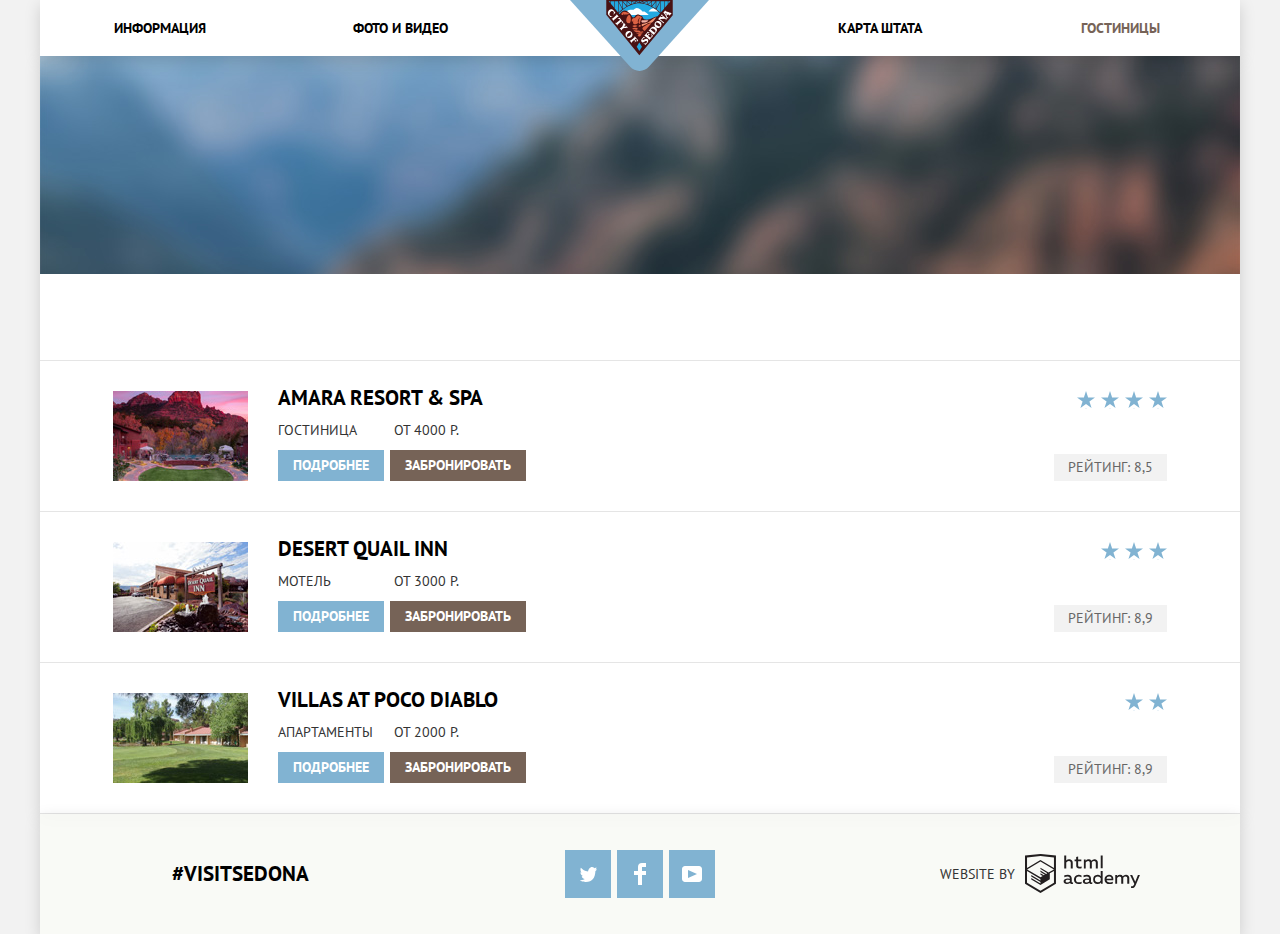
==== hotels.html @ 50b04700 "правки в стили и подгонка под Макет" ====
<!DOCTYPE html>
<html lang="ru">
  <head>
    <meta charset="utf-8">
    <title>HTML Academy: Седона</title>
    <link href="https://fonts.googleapis.com/css?family=PT+Sans&amp;subset=cyrillic-ext" rel="stylesheet">
    <link rel="stylesheet" href="css/normalize.css">
    <link rel="stylesheet" href="css/style.css">
</head>
  <body>
    <header class="main-header">
      <nav class="main-navigation container">
      <a class="main-header-logo" href="index.html"><img src="img\logo-sedona.svg" width="140" height="72" alt="Логотип Sedona"></a>
      <ul class="site-navigation">
        <li><a href="#">Информация</a></li>
        <li><a href="#">Фото и видео</a></li>
        <li><a href="#">Карта штата</a></li>
        <li><a class="site-navigation-current" href="#">Гостиницы</a></li>
      </ul>
      </nav>
    </header>
    <main class="container">
    	<h1 class="visually-hidden">Гостиницы Sedona</h1>
      <section class="hotel-filter">
       <div class="sorting-found">
       </div>
      </section>
      <section class="hotel-list">
       <ul class="search-results">
         <li class="hotel-search-results">
           <div class="hotel-preview-foto"><a href="img/amara-previe.jpg"><img src="img/amara-previe.jpg" width="135" height="90" alt="Отель Амара ресорт"></a>
           </div>
           <div class="hotel-preview-info">
             <h3><a href="#">Amara Resort &amp; SPA</a></h3>
             <div class="hotel-category-prise">
               <p class="hotel-category">Гостиница</p>
               <p class="hotel-priсe">От 4000 р.</p>
             </div>
             <ul class="hotel-list-button">
               <li><a class="button-detail search-results-button" href="#">Подробнее</a></li>
               <li><a class="button-reservation search-results-button" href="#">Забронировать</a></li>
             </ul>
           </div>
           <div class="hotels-raiting-column">
             <ul class="">
               <li class="stars"></li>
               <li class="stars"></li>
               <li class="stars"></li>
               <li class="stars"></li>
             </ul>
             <div class="hotel-rating">
               <span>Рейтинг: 8,5</span>
             </div>
           </div>
         </li>
         <li class="hotel-search-results">
           <div class="hotel-preview-foto"><a href="img\desert-previe.jpg"><img src="img\desert-previe.jpg" width="135" height="90" alt="Мотель Десерт"></a>
           </div>
           <div class="hotel-preview-info">
             <h3><a href="#">Desert Quail Inn</a></h3>
             <div class="hotel-category-prise">
               <p class="hotel-category">Мотель</p>
               <p class="hotel-priсe">От 3000 р.</p>
             </div>
             <ul class="hotel-list-button">
               <li><a class="button-detail search-results-button" href="#">Подробнее</a></li>
               <li><a class="button-reservation search-results-button" href="#">Забронировать</a></li>
             </ul>
           </div>
           <div class="hotels-raiting-column">
             <ul class="stars-hotels">
               <li class="stars"></li>
               <li class="stars"></li>
               <li class="stars"></li>
             </ul>
             <div class="hotel-rating">
               <span>Рейтинг: 8,9</span>
             </div>
           </div>
         </li>
         <li class="hotel-search-results">
           <div class="hotel-preview-foto"><a href="img\pocoDiaplo-previe.jpg"><img src="img\pocodiaplo-previe.jpg" width="135" height="90" alt="Апартаменты Poco Diablo"></a>
           </div>
           <div class="hotel-preview-info">
             <h3><a href="#">Villas at Poco Diablo</a></h3>
             <div class="hotel-category-prise">
               <p class="hotel-category">Апартаменты</p>
               <p class="hotel-priсe">От 2000 р.</p>
             </div>
             <ul class="hotel-list-button">
               <li><a class="button-detail search-results-button" href="#">Подробнее</a></li>
               <li><a class="button-reservation search-results-button" href="#">Забронировать</a></li>
             </ul>
           </div>
           <div class="hotels-raiting-column">
             <ul class="stars-hotels">
               <li class="stars"></li>
               <li class="stars"></li>
             </ul>
             <div class="hotel-rating">
               <span>Рейтинг: 8,9</span>
             </div>
           </div>
         </li>
       </ul>
      </section>
    </main>
    <footer class="main-footer">
      <div class="container">
        <p class="hashtag">#Visitsedona</p>
        <div class="footer-social">
          <ul>
            <li><a class="social-button twitter" href="#"><span class="visually-hidden">Твитер</span></a></li>
            <li><a class="social-button fb" href="#"><span class="visually-hidden">Фейсбук</span></a></li>
            <li><a class="social-button ytobe" href="#"><span class="visually-hidden">Ютуб</span></a></li>
          </ul>
        </div>
        <div class="footer-copyright">
          <span>Website by</span>
          <a class="logo-htmlacademy"href="https://htmlacademy.ru/intensive/htmlcss"></a>
        </div>
        </div>
    </footer>
  </body>
</html>
---- css/style.css ----
body {
  margin: 0;
  padding: 0;
  font-family: "PT Sans", Arial, sans-serif;
  font-size: 14px;
  line-height: 21px;
  font-weight: 400;
  color: #333333;
  text-transform: uppercase;
  background-color: #f2f2f2;
}
.container{
  background-color: #ffffff;
  box-shadow: 0 5px 15px rgba(0, 0, 1, .15);
}
a{
  text-decoration: none;
}
img{
  max-width: 100%;
  height: auto;
}
.visually-hidden:not(:focus):not(:active){
  position: absolute;
  clip-path: insert(100%);
  clip: rect(0 0 0 0);
  width: 1px;
  height: 1px;
  margin: -1px;
  padding: 0;
  white-space: nowrap;
  overflow: hidden;
}
.container{
  width: 1200px;
  margin: 0 auto;
  padding: 0;
  background-color: #ffffff;
  box-shadow: 0 5px 15px rgba(0, 0, 1, .15);
}
.main-header-logo{
  position: absolute;
  left: 50%;
  margin-left: -70px;
  width: 139px;
  height: 72px;
}
.main-navigation{
  position: relative;
  min-height: 56px;
  font-size: 14px;
  line-height: 26px;
  font-weight: 700;
  color: #000000;
  background-color: #ffffff;
}
.site-navigation{
  display: flex;
  flex-wrap: wrap;
  list-style-type: none;
  margin: 0;
  padding: 0;
}
.site-navigation a{
  display: block;
  padding: 15px;
  color: #000000;
}
.site-navigation a:hover{
  color: #81b3d2;
}
.site-navigation a:active{
  color: rgba(0, 0, 0, 0.3);
}
.site-navigation .site-navigation-current{
  color: #766357;
}
.site-navigation li{
  width: 240px;
  text-align: center;
}
.site-navigation li:nth-child(3){
  margin-left: auto;
}
.index-background-fhoto{
  display: flex;
  flex-direction: column;
  align-items: center;
  background-color: #3e79a3;
  background-image: url("../img/background_photo.jpg");
  background-position: 0 -56px;
  background-repeat: no-repeat;
  height: 510px;

}
.welcome-background{
  margin-top: 75px;
  background-image: url("../img/intro-welcome.svg");
  background-position: top center;
  background-repeat: no-repeat;
  height: 353px;
  width: 459px;
}
.index-background-mask{
  margin-top: auto;
  background-position: top center;
  background-repeat: no-repeat;
  width: 1200px;
  height: 57px;
  background-image: url("../img/intro-mask.svg");
}
.heading-features{
  text-align: center;
  line-height: 26px;
  margin-bottom: 51px;
}
.heading-features h2{
  font-size: 21px;
  font-weight: 700;
  color: #000000;
  margin-top: 58px;
  margin-bottom: 27px;
}
.features{
  background-color: #81b3d2;
  min-height: 1100px;
  margin-bottom: 48px;
}
.hotel-search-offer{
  position: relative;
  line-height: 24px;
  text-align: center;
}
.hotel-search-offer b{
  font-size: 30px;
  font-weight: 700;
  line-height: 36px;
  color: #000000;
}
.hotel-search-offer p{
  margin-bottom: 47px;
  margin-top: 24px;
}
.button-open-form{
  min-height: 86px;
  width: 568px;
  font: inherit;
  text-align: center;
  font-size: 21px;
  font-weight: 700;
  line-height: 26px;
  color: #ffffff;
  vertical-align: middle;
  text-transform: uppercase;
  background-color: #766357;
  border: none;
}
.button-open-form:hover{
  background-color: #604e43;
}
.button-open-form:active{
  color: rgba(255, 255, 255, 0.7);
  background-color: #503e33;
}

.index-map{
  background-image: url("../img/map.jpg");
  background-position: top center;
  background-repeat: no-repeat;
  height: 593px;
  margin-bottom: -120px;
}
/* ФОРМА */
/* ФОРМА */
/* ФОРМА */
.index-search-form{
  position: absolute;
  box-sizing: border-box;
  left: 50%;
  margin-left: -284px;
  padding: 55px;
  width: 568px;
  min-height: 395px;
  background-color: #ffffff;
}
.index-search-date,
.index-search-sum{
  display: flex;
  align-items: center;
  justify-content: space-between;
  margin-bottom: 30px;
  text-align: center;
  font-size: 14px;
  color: #000000;
  font-weight: 700;
  line-height: normal;
}
.index-search-sum{
  margin-bottom: 55px;
}
.index-search-date input,
.index-search-sum input{
  font: inherit;
  font-size: 14px;
  color: #000000;
  font-weight: 700;
  line-height: normal;
  text-transform: uppercase;
  background-color: #f2f2f2;
  border: 2px solid #f2f2f2;

}
.index-search-date input{
  box-sizing: border-box;
  width: 346px;
  height: 36px;
  padding-left: 10px;
  padding-right: 38px;
}
.index-search-date button{
  position: absolute;
  right: 55px;
  border: none;
  width: 38px;
  height: 36px;
  background-color: inherit;
  background-image: url(../img/calendar.svg);
  background-repeat: no-repeat;
  background-position: center;
}
.index-search-date button:hover{
  background-image: url(../img/calendar-black.svg);
}
.index-search-date button:active{
  background-image: url(../img/calendar-blue.svg);
}

.index-search-sum input{
  box-sizing: border-box;
  text-align: center;
  width: 114px;
  height: 38px;
  padding: 0 38px;
}

.index-search-date input:active, :hover, :focus,
.index-search-sum input:active, :hover, :focus {
    outline: 0;
    outline-offset: 0;
}
.index-search-date input:hover,
.index-search-sum input:hover{
  background-color: #ebebeb;
  border: 2px solid #ebebeb;
}
.index-search-date input:active,
.index-search-sum input:active{
  background-color: #ffffff;
  border: 2px solid ##ebebeb;
}
.index-form-submut{
  width: 100%;
  height: 58px;
  font: inherit;
  text-align: center;
  font-size: 21px;
  font-weight: 700;
  line-height: 26px;
  color: #ffffff;
  vertical-align: middle;
  text-transform: uppercase;
  background-color: #81b3d2;
  border: none;
}
.index-form-submut:hover{
  background-color: #669ec0;
}
.index-form-submut:active{
  color: rgba(255, 255, 255, 0.7);
  background-color: #5496bd;
}
/* Футер */
/* .main-footer .container{
  display: flex;
  height: 120px;
  background-color: rgba(249, 251, 246, 0.9);
}
.hashtag{
  padding-top: 47px;
  padding-left: 130px;
  margin: 0;
  margin-right: 304px;
  width: 240px;
  font-size: 21px;
  font-weight: 700;
  line-height: 26px;
  color: #000000;
  text-decoration: underline;
}
.footer-social{
  padding: 36px 0;
  width: 150px;
  text-align: center;
}
.footer-social ul{
  display: flex;
  flex-wrap: wrap;
  justify-content: space-between;
  width: 150px;
  margin: 0 auto;
  padding: 0;
  list-style-type: none;
}

.social-button{
  display: flex;
  width: 46px;
  height: 48px;
  background-color: #81b3d2;
}
.twitter{
  background-image: url(../img/twitter.svg);
  background-repeat: no-repeat;
  background-position: center;
}
.fb{
  background-image: url(../img/fb-icon.svg);
  background-repeat: no-repeat;
  background-position: center;
}
.ytobe{
  background-image: url(../img/youtube.svg);
  background-repeat: no-repeat;
  background-position: center;
}
.social-button:hover{
  background-color: #669ec0;
  }
.twitter:active{
  background-image: url(../img/twitter-blue.svg);
}
.fb:active{
  background-image: url(../img/fb-icon-blue.svg);
}
.ytobe:active{
  background-image: url(../img/youtube-blue.svg);
}

.social-button:active{
  background-color: rgba(84, 150, 189, 1);
}
.footer-copyright{
  display: flex;
  margin: 0;
  margin-left: auto;
  padding-top: 38px;
  padding-right: 57px;
  width: 240px;
  text-align: center;
}
.footer-copyright span{
  display: flex;
  font-size: 14px;
  font-weight: 400;
  line-height: 26px;
  margin-right: 8px;
  margin-top: 8px;
}
.logo-htmlacademy{
  width: 115px;
  height: 41px;
  background-image: url(../img/logo-htmlacademy.svg);
  background-repeat: no-repeat;
  background-position: center;
}
.logo-htmlacademy:hover{
  background-image: url(../img/logo-htmlacademy-blue.svg);
}
.logo-htmlacademy:active{
  background-image: url(../img/logo-htmlacademy-gray.svg);
} */
/* стили Гостиницы */
/* стили Гостиницы */
/* стили Гостиницы */
.hotel-filter{
  display: flex;
  background-color: #5a7381;
  background-image: url(../img/filter_background.jpg);
  background-position: 0 -56px;
  background-repeat: no-repeat;
  min-height: 304px;
}
.sorting-found{
  width: 1200px;
  min-height: 86px;
  background-color: white;
  margin-top: auto;
}
.hotel-list ul{
  list-style-type: none;
  margin: 0;
  padding: 0;
}
.hotel-search-results{
  display: flex;
  padding: 30px 73px;
  border-top: 1px solid #e5e5e5;
}
.hotel-search-results:last-child{
  border-bottom: 1px solid #e5e5e5;
}
.hotel-preview-foto{
  margin-right: 30px;
  height: 90px;
  width: 135px;
}
.hotel-preview-info{
  display: flex;
  flex-direction: column;
  justify-content: space-between;
  width: 260px;
}
.hotel-preview-info h3,
.hotel-preview-info p{
  margin: 0;
}
.hotel-preview-info h3{
  margin-top: -6px;
}
.hotel-preview-info h3 a{
  font-size: 21px;
  line-height: 26px;
  font-weight: 700;
  color: #000000;
  background-color: #ffffff;
}
.hotel-preview-info h3 a:hover{
  color: #81b3d2;
}
.hotel-preview-info h3 a:active{
  color: rgba(0, 0, 0, 0.3);
}
.hotel-category-prise{
  display: flex;
}
.hotel-category{
  min-width: 110px;
  padding-right: 6px;
}
.hotel-list-button{
  display: flex;
}
.search-results-button{
  display: block;
  padding: 5px 15px;
  margin-right: 6px;
  font: inherit;
  text-align: center;
  font-size: 14px;
  font-weight: 700;
  line-height: 21px;
  color: #ffffff;
  text-transform: uppercase;
  border: none;
}
.button-detail{
  background-color: #81b3d2;
}
.button-detail:hover{
  background-color: #669ec0;
}
.button-detail:active{
  color: rgba(255, 255, 255, 0.7);
  background-color: #5496bd;
}
.button-reservation{
  background-color: #766357;
}
.button-reservation:hover{
  background-color: #604e43;
}
.button-reservation:active{
  color: rgba(255, 255, 255, 0.7);
  background-color: #503e33;
}
.hotels-raiting-column{
  display: flex;
  flex-direction: column;
  justify-content: space-between;
  margin-left: auto;
}
.hotels-raiting-column ul{
  display: flex;
  justify-content: flex-end;
}
.stars{
  background-image: url(../img/star.svg);
  width: 18px;
  height: 18px;
  margin-left: 6px;
}
.hotel-rating{
  justify-content: flex-end;
}
.hotel-rating span{
  display: block;
  padding: 3px 14px;
  color: #666666;
  background-color: #f2f2f2;
  text-align: center;
}
/* -------------------- */
/* --ФУТЕР "2 версия"-- */
/* -------------------- */
.main-footer .container {
    display: flex;
    height: 120px;
    align-items: center;
    justify-content: space-around;
    background-color: rgba(249, 251, 246, 0.9);
}
.hashtag,
.footer-social,
.footer-copyright{
  flex: 1;
  text-align: center;
}
.hashtag{
  font-size: 21px;
  font-weight: 700;
  line-height: 26px;
  color: #000000;
}
.footer-social ul{
  display: flex;
  flex-wrap: wrap;
  justify-content: space-between;
  width: 150px;
  margin: 0 auto;
  padding: 0;
  list-style-type: none;
}
.social-button{
  display: flex;
  width: 46px;
  height: 48px;
  background-color: #81b3d2;
}
.twitter{
  background-image: url(../img/twitter.svg);
  background-repeat: no-repeat;
  background-position: center;
}
.fb{
  background-image: url(../img/fb-icon.svg);
  background-repeat: no-repeat;
  background-position: center;
}
.ytobe{
  background-image: url(../img/youtube.svg);
  background-repeat: no-repeat;
  background-position: center;
}
.social-button:hover{
  background-color: #669ec0;
  }
.twitter:active{
  background-image: url(../img/twitter-blue.svg);
}
.fb:active{
  background-image: url(../img/fb-icon-blue.svg);
}
.ytobe:active{
  background-image: url(../img/youtube-blue.svg);
}

.social-button:active{
  background-color: #5496bd;
}
.footer-copyright{
  display: flex;
  align-items: center;
  justify-content: center;
}
.footer-copyright span{
  font-size: 14px;
  font-weight: 400;
  line-height: 26px;
  padding-right: 10px;
}
.logo-htmlacademy{
  display: block;
  width: 115px;
  height: 41px;
  background-image: url(../img/logo-htmlacademy.svg);
  background-repeat: no-repeat;
  background-position: center;
}
.logo-htmlacademy:hover{
  background-image: url(../img/logo-htmlacademy-blue.svg);
}
.logo-htmlacademy:active{
  background-image: url(../img/logo-htmlacademy-gray.svg);
}
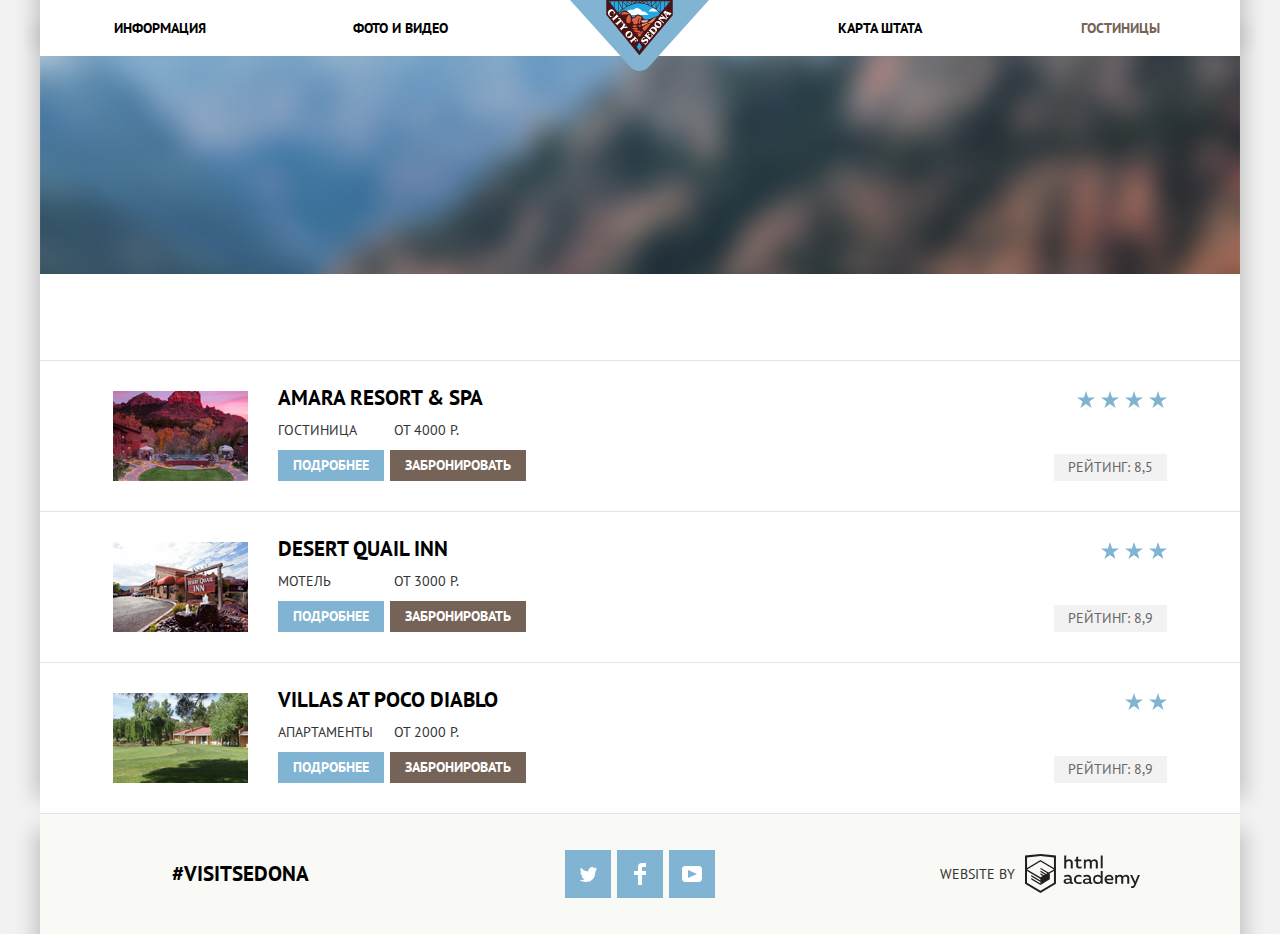
==== commit e6d7d6ce: "незначительные правки" ====
--- a/hotels.html
+++ b/hotels.html
@@ -10,7 +10,7 @@
   <body>
     <header class="main-header">
       <nav class="main-navigation container">
-      <a class="main-header-logo" href="index.html"><img src="img\logo-sedona.svg" width="140" height="72" alt="Логотип Sedona"></a>
+      <a class="main-header-logo" href="index.html"><img src="img/logo-sedona.svg" width="140" height="72" alt="Логотип Sedona"></a>
       <ul class="site-navigation">
         <li><a href="#">Информация</a></li>
         <li><a href="#">Фото и видео</a></li>
@@ -20,8 +20,8 @@
       </nav>
     </header>
     <main class="container">
-    	<h1 class="visually-hidden">Гостиницы Sedona</h1>
       <section class="hotel-filter">
+        <h1 class="visually-hidden">Гостиницы Sedona</h1>
        <div class="sorting-found">
        </div>
       </section>
@@ -54,7 +54,7 @@
            </div>
          </li>
          <li class="hotel-search-results">
-           <div class="hotel-preview-foto"><a href="img\desert-previe.jpg"><img src="img\desert-previe.jpg" width="135" height="90" alt="Мотель Десерт"></a>
+           <div class="hotel-preview-foto"><a href="img/desert-previe.jpg"><img src="img/desert-previe.jpg" width="135" height="90" alt="Мотель Десерт"></a>
            </div>
            <div class="hotel-preview-info">
              <h3><a href="#">Desert Quail Inn</a></h3>
@@ -79,7 +79,7 @@
            </div>
          </li>
          <li class="hotel-search-results">
-           <div class="hotel-preview-foto"><a href="img\pocoDiaplo-previe.jpg"><img src="img\pocodiaplo-previe.jpg" width="135" height="90" alt="Апартаменты Poco Diablo"></a>
+           <div class="hotel-preview-foto"><a href="img/pocoDiaplo-previe.jpg"><img src="img/pocodiaplo-previe.jpg" width="135" height="90" alt="Апартаменты Poco Diablo"></a>
            </div>
            <div class="hotel-preview-info">
              <h3><a href="#">Villas at Poco Diablo</a></h3>
@@ -117,7 +117,7 @@
         </div>
         <div class="footer-copyright">
           <span>Website by</span>
-          <a class="logo-htmlacademy"href="https://htmlacademy.ru/intensive/htmlcss"></a>
+          <a class="logo-htmlacademy" href="https://htmlacademy.ru/intensive/htmlcss"></a>
         </div>
         </div>
     </footer>
--- a/css/style.css
+++ b/css/style.css
@@ -9,10 +9,6 @@
   text-transform: uppercase;
   background-color: #f2f2f2;
 }
-.container{
-  background-color: #ffffff;
-  box-shadow: 0 5px 15px rgba(0, 0, 1, .15);
-}
 a{
   text-decoration: none;
 }
@@ -36,7 +32,7 @@
   margin: 0 auto;
   padding: 0;
   background-color: #ffffff;
-  box-shadow: 0 5px 15px rgba(0, 0, 1, .15);
+  box-shadow:0px -20px 20px 5px rgba(0,0,0,0.2);
 }
 .main-header-logo{
   position: absolute;
@@ -53,6 +49,7 @@
   font-weight: 700;
   color: #000000;
   background-color: #ffffff;
+
 }
 .site-navigation{
   display: flex;
@@ -122,9 +119,105 @@
   margin-bottom: 27px;
 }
 .features{
-  background-color: #81b3d2;
+  /* background-color: #81b3d2; */
   min-height: 1100px;
   margin-bottom: 48px;
+}
+.features-village{
+  display: flex;
+  height: 256px;
+}
+.features-list{
+  width: 400px;
+  height: 256px;
+  text-align: center;
+}
+.features-village .features-list{
+  background-color: #81b3d2;
+  color: #ffffff;
+}
+.features-village .image-features{
+  width: 800px;
+}
+.features-list h4{
+  font-size: 21px;
+  font-weight: 700;
+  line-height: 21px;
+  margin-top: 47px;
+  margin-bottom: 24px;
+}
+.features-list p{
+  margin-top: 21px;
+}
+.features-village img{
+  width: 800px;
+  height: 256px;
+}
+.features-services{
+  height: 330px;
+}
+.features-services ul{
+  display: flex;
+  list-style-type: none;
+  margin: 0;
+  padding: 0;
+}
+.features-services li{
+  width: 400px;
+  height: 330px;
+  text-align: center;
+}
+.features-services h4{
+  position: relative;
+  font-size: 21px;
+  font-weight: 700;
+  line-height: 21px;
+  margin-top: 162px;
+  margin-bottom: 23px;
+}
+.housing h4::after{
+  content: "";
+  position: absolute;
+  left: 50%;
+  margin-left: -38px;
+  top: -106px;
+  width: 76px;
+  height: 76px;
+  background-image: url(../img/icon-1.svg);
+  background-position: bottom center;
+  background-repeat: no-repeat;
+}
+.food h4::after{
+  content: "";
+  position: absolute;
+  left: 50%;
+  margin-left: -38px;
+  top: -106px;
+  width: 76px;
+  height: 76px;
+  background-image: url(../img/icon-3.svg);
+  background-position: bottom center;
+  background-repeat: no-repeat;
+}
+.souvenir h4::after{
+  content: "";
+  position: absolute;
+  left: 50%;
+  margin-left: -38px;
+  top: -106px;
+  width: 76px;
+  height: 76px;
+  background-image: url(../img/icon-2.svg);
+  background-position: bottom center;
+  background-repeat: no-repeat;
+}
+.features-rock{
+  min-height: 256px;
+}
+.features-other{
+  display: flex;
+  height: 256px;
+  background-color: #eeeeee;
 }
 .hotel-search-offer{
   position: relative;
@@ -173,6 +266,7 @@
 /* ФОРМА */
 /* ФОРМА */
 /* ФОРМА */
+
 .index-search-form{
   position: absolute;
   box-sizing: border-box;
@@ -182,6 +276,8 @@
   width: 568px;
   min-height: 395px;
   background-color: #ffffff;
+  box-shadow:0px 5px 20px 5px rgba(0,0,0,0.2);
+  display: none;
 }
 .index-search-date,
 .index-search-sum{
@@ -199,7 +295,8 @@
   margin-bottom: 55px;
 }
 .index-search-date input,
-.index-search-sum input{
+.index-search-sum input,
+.index-search-sum button{
   font: inherit;
   font-size: 14px;
   color: #000000;
@@ -234,13 +331,55 @@
 .index-search-date button:active{
   background-image: url(../img/calendar-blue.svg);
 }
-
-.index-search-sum input{
+.form-value-adults,
+.form-value-children{
+  display: flex;
+}
+.minus,
+.plus{
+  position: relative;
+}
+.minus::after{
+  content: "";
+  position: absolute;
+  top: 16px;
+  left: 12px;
+  width: 11px;
+  height: 3px;
+  background-color: #a9a9a9;
+}
+.plus::after,
+.plus::before{
+  content: "";
+  position: absolute;
+  top: 16px;
+  left: 12px;
+  width: 11px;
+  height: 3px;
+  background-color: #a9a9a9;
+}
+.plus::before{
+  transform: rotate(90deg);
+}
+.minus:hover::after,
+.plus:hover::after,
+.plus:hover::before{
+  background-color: #000000;
+}
+.minus:active::after,
+.plus:active::after,
+.plus:active::before{
+  background-color: #81b3d2;
+}
+
+.index-search-sum input,
+.index-search-sum button{
   box-sizing: border-box;
   text-align: center;
-  width: 114px;
+  width: 38px;
   height: 38px;
-  padding: 0 38px;
+  padding: 0;
+  margin: 0;
 }
 
 .index-search-date input:active, :hover, :focus,
@@ -279,106 +418,6 @@
   color: rgba(255, 255, 255, 0.7);
   background-color: #5496bd;
 }
-/* Футер */
-/* .main-footer .container{
-  display: flex;
-  height: 120px;
-  background-color: rgba(249, 251, 246, 0.9);
-}
-.hashtag{
-  padding-top: 47px;
-  padding-left: 130px;
-  margin: 0;
-  margin-right: 304px;
-  width: 240px;
-  font-size: 21px;
-  font-weight: 700;
-  line-height: 26px;
-  color: #000000;
-  text-decoration: underline;
-}
-.footer-social{
-  padding: 36px 0;
-  width: 150px;
-  text-align: center;
-}
-.footer-social ul{
-  display: flex;
-  flex-wrap: wrap;
-  justify-content: space-between;
-  width: 150px;
-  margin: 0 auto;
-  padding: 0;
-  list-style-type: none;
-}
-
-.social-button{
-  display: flex;
-  width: 46px;
-  height: 48px;
-  background-color: #81b3d2;
-}
-.twitter{
-  background-image: url(../img/twitter.svg);
-  background-repeat: no-repeat;
-  background-position: center;
-}
-.fb{
-  background-image: url(../img/fb-icon.svg);
-  background-repeat: no-repeat;
-  background-position: center;
-}
-.ytobe{
-  background-image: url(../img/youtube.svg);
-  background-repeat: no-repeat;
-  background-position: center;
-}
-.social-button:hover{
-  background-color: #669ec0;
-  }
-.twitter:active{
-  background-image: url(../img/twitter-blue.svg);
-}
-.fb:active{
-  background-image: url(../img/fb-icon-blue.svg);
-}
-.ytobe:active{
-  background-image: url(../img/youtube-blue.svg);
-}
-
-.social-button:active{
-  background-color: rgba(84, 150, 189, 1);
-}
-.footer-copyright{
-  display: flex;
-  margin: 0;
-  margin-left: auto;
-  padding-top: 38px;
-  padding-right: 57px;
-  width: 240px;
-  text-align: center;
-}
-.footer-copyright span{
-  display: flex;
-  font-size: 14px;
-  font-weight: 400;
-  line-height: 26px;
-  margin-right: 8px;
-  margin-top: 8px;
-}
-.logo-htmlacademy{
-  width: 115px;
-  height: 41px;
-  background-image: url(../img/logo-htmlacademy.svg);
-  background-repeat: no-repeat;
-  background-position: center;
-}
-.logo-htmlacademy:hover{
-  background-image: url(../img/logo-htmlacademy-blue.svg);
-}
-.logo-htmlacademy:active{
-  background-image: url(../img/logo-htmlacademy-gray.svg);
-} */
 /* стили Гостиницы */
 /* стили Гостиницы */
 /* стили Гостиницы */
@@ -510,7 +549,7 @@
   text-align: center;
 }
 /* -------------------- */
-/* --ФУТЕР "2 версия"-- */
+/* --ФУТЕР-- */
 /* -------------------- */
 .main-footer .container {
     display: flex;
@@ -518,6 +557,8 @@
     align-items: center;
     justify-content: space-around;
     background-color: rgba(249, 251, 246, 0.9);
+    box-shadow: none;
+    box-shadow:0px 20px 20px 5px rgba(0,0,0,0.2);
 }
 .hashtag,
 .footer-social,
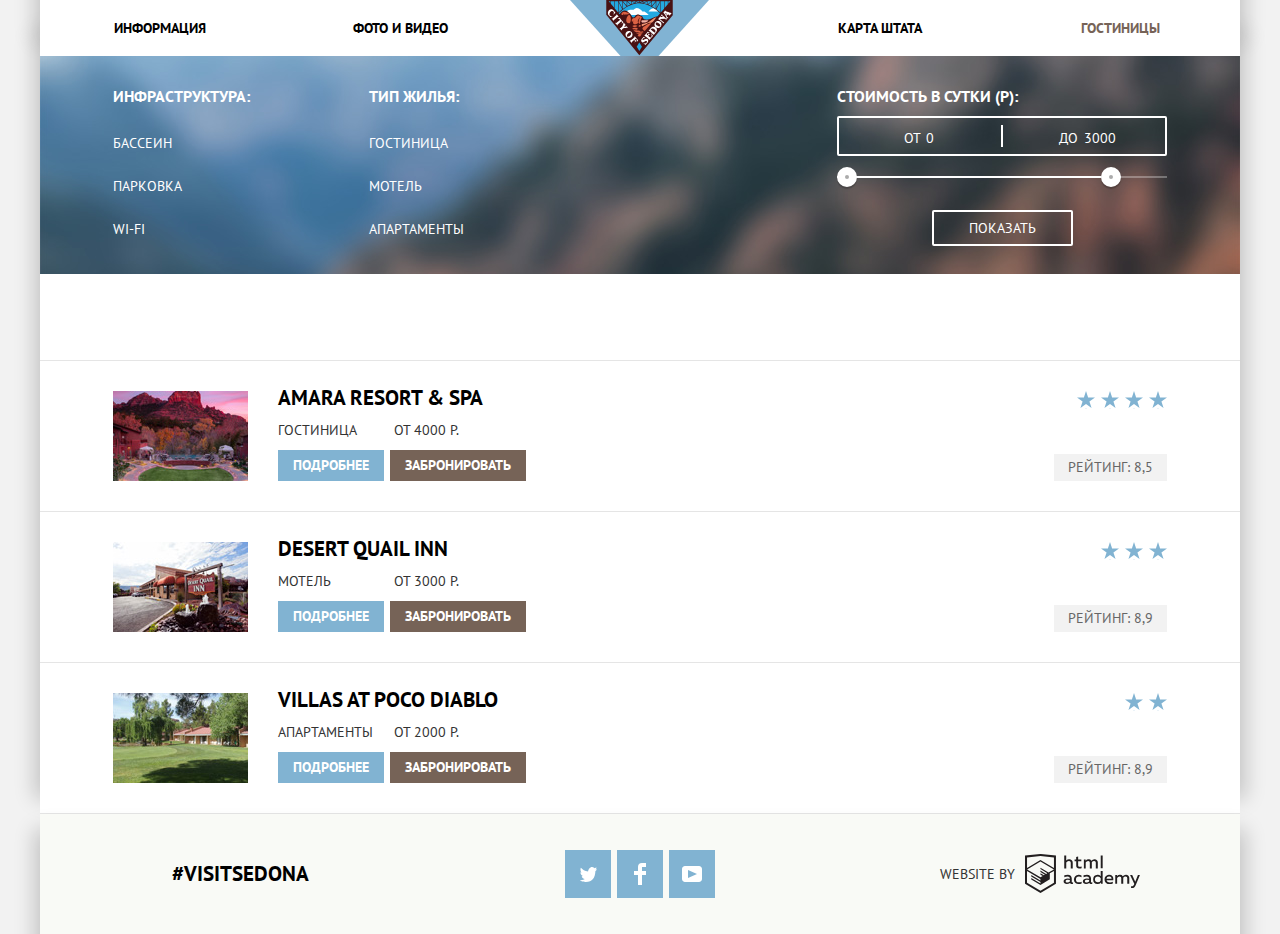
==== commit b1fbbd77: "верстка формы на Hotels" ====
--- a/hotels.html
+++ b/hotels.html
@@ -3,7 +3,7 @@
   <head>
     <meta charset="utf-8">
     <title>HTML Academy: Седона</title>
-    <link href="https://fonts.googleapis.com/css?family=PT+Sans&amp;subset=cyrillic-ext" rel="stylesheet">
+    <link href="https://fonts.googleapis.com/css?family=PT+Sans:400,700&amp;subset=latin,cyrillic" rel="stylesheet" type="text/css">
     <link rel="stylesheet" href="css/normalize.css">
     <link rel="stylesheet" href="css/style.css">
 </head>
@@ -21,11 +21,78 @@
     </header>
     <main class="container">
       <section class="hotel-filter">
-        <h1 class="visually-hidden">Гостиницы Sedona</h1>
+        <form class="main-filter">
+          <div class="filter-checkbox">
+            <ul>
+              <li>Инфраструктура:</li>
+              <li>
+                <label class="checkbox-main-filter">
+                  <input type="checkbox" class="visually-hidden">
+                  <span class="checkbox-indicator"></span>
+                  Бассеин
+                </label>
+              </li>
+              <li>
+                <label class="checkbox-main-filter">
+                  <input type="checkbox" class="visually-hidden">
+                  <span class="checkbox-indicator"></span>
+                  Парковка
+                </label>
+              </li>
+              <li>
+                <label class="checkbox-main-filter">
+                  <input type="checkbox" class="visually-hidden">
+                  <span class="checkbox-indicator"></span>
+                  Wi-Fi
+                </label>
+              </li>
+            </ul>
+            <ul>
+              <li>Тип жилья:</li>
+              <li>
+                <label class="checkbox-main-filter">
+                  <input type="checkbox" class="visually-hidden">
+                  <span class="checkbox-indicator"></span>
+                  Гостиница
+                </label>
+              </li>
+              <li>
+                <label class="checkbox-main-filter">
+                  <input type="checkbox" class="visually-hidden">
+                  <span class="checkbox-indicator"></span>
+                  Мотель
+                </label>
+              </li>
+              <li>
+                <label class="checkbox-main-filter">
+                  <input type="checkbox" class="visually-hidden">
+                  <span class="checkbox-indicator"></span>
+                  Апартаменты
+                </label>
+              </li>
+            </ul>
+          </div>
+          <div class="filter-range">
+            <div class="filter-range-title">Стоимость в сутки (р):</div>
+            <div class="price-controls">
+              <label class="min-price">от <input type="text" name="min-price" value="0"></label>
+              <label class="max-price">до <input type="text" name="max-price" value="3000"></label>
+            </div>
+            <div class="range-controls">
+              <div class="scale">
+                <div class="bar"></div>
+              </div>
+              <div class="range-toggle range-toggle-min"></div>
+              <div class="range-toggle range-toggle-max"></div>
+            </div>
+            <button class="btn-transparent" type="submit">Показать</button>
+          </div>
+        </form>
        <div class="sorting-found">
        </div>
       </section>
       <section class="hotel-list">
+       <h1 class="visually-hidden">Гостиницы Sedona</h1>
        <ul class="search-results">
          <li class="hotel-search-results">
            <div class="hotel-preview-foto"><a href="img/amara-previe.jpg"><img src="img/amara-previe.jpg" width="135" height="90" alt="Отель Амара ресорт"></a>
--- a/css/style.css
+++ b/css/style.css
@@ -422,18 +422,160 @@
 /* стили Гостиницы */
 /* стили Гостиницы */
 .hotel-filter{
-  display: flex;
+  position: relative;
   background-color: #5a7381;
   background-image: url(../img/filter_background.jpg);
   background-position: 0 -56px;
   background-repeat: no-repeat;
   min-height: 304px;
 }
+.main-filter{
+  display: flex;
+  justify-content: space-between;
+  padding: 30px 73px;
+}
+.filter-checkbox{
+  display: flex;
+}
+.filter-checkbox ul{
+  width: 256px;
+  list-style-type: none;
+  margin: 0;
+  padding: 0;
+}
+.filter-checkbox li{
+  color: white;
+  margin-bottom: 22px;
+}
+.filter-checkbox li:first-child{
+  font-size: 16px;
+  line-height: 21px;
+  font-weight: 600;
+  margin-bottom: 26px;
+}
+/* Стили для сложного фильтра */
+.filter-range {
+  width: 330px;
+  color: #ffffff;
+  text-transform: uppercase;
+}
+
+.filter-range-title {
+  margin-bottom: 9px;
+  font-weight: 600;
+  font-size: 16px;
+  line-height: 21px;
+}
+
+.price-controls {
+  position: relative;
+  height: 36px;
+  margin-bottom: 20px;
+  font-size: 0;
+  border: 2px solid #ffffff;
+  border-radius: 2px;
+}
+
+.price-controls::after {
+  content: "";
+  position: absolute;
+  top: 50%;
+  left: 50%;
+  width: 2px;
+  height: 22px;
+  background: #ffffff;
+  transform: translate(-50%, -50%);
+}
+
+.price-controls label {
+  display: inline-block;
+  font-size: 14px;
+  line-height: 38px;
+  vertical-align: top;
+  cursor: pointer;
+}
+
+.price-controls .min-price,
+.price-controls .max-price {
+  width: 90px;
+  padding-left: 65px;
+}
+
+.price-controls input {
+  width: 50px;
+  margin: 0;
+  color: inherit;
+  font: inherit;
+  background: none;
+  border: none;
+}
+
+.range-controls {
+  position: relative;
+  margin-bottom: 32px;
+}
+
+.range-controls .scale {
+  height: 2px;
+  background: rgba(255, 255, 255, 0.3);
+}
+
+.range-controls .bar {
+  width: 80%;
+  height: 2px;
+  background: #ffffff;
+}
+
+.range-toggle {
+  position: absolute;
+  top: -9px;
+  width: 4px;
+  height: 4px;
+  background: #ababab;
+  border: 8px solid #ffffff;
+  border-radius: 50%;
+  box-shadow: 0 2px 1px 0 rgba(0, 1, 1, 0.2);
+  cursor: pointer;
+}
+
+.range-toggle:hover {
+  background: #1c4f80;
+}
+
+.range-toggle-min {
+  left: 0;
+}
+
+.range-toggle-max {
+  left: 80%;
+}
+
+.btn-transparent {
+  display: block;
+  margin: 0 auto;
+  padding: 6px 35px;
+  font-size: 14px;
+  line-height: 20px;
+  color: #ffffff;
+  text-transform: uppercase;
+  background: transparent;
+  border: 2px solid #ffffff;
+  border-radius: 2px;
+  cursor: pointer;
+}
+
+.btn-transparent:hover {
+  color: #000000;
+  background: #ffffff;
+}
+/* Стили для сложного фильтра конец */
+
 .sorting-found{
+  position:absolute;
+  bottom:0;
   width: 1200px;
   min-height: 86px;
   background-color: white;
-  margin-top: auto;
 }
 .hotel-list ul{
   list-style-type: none;
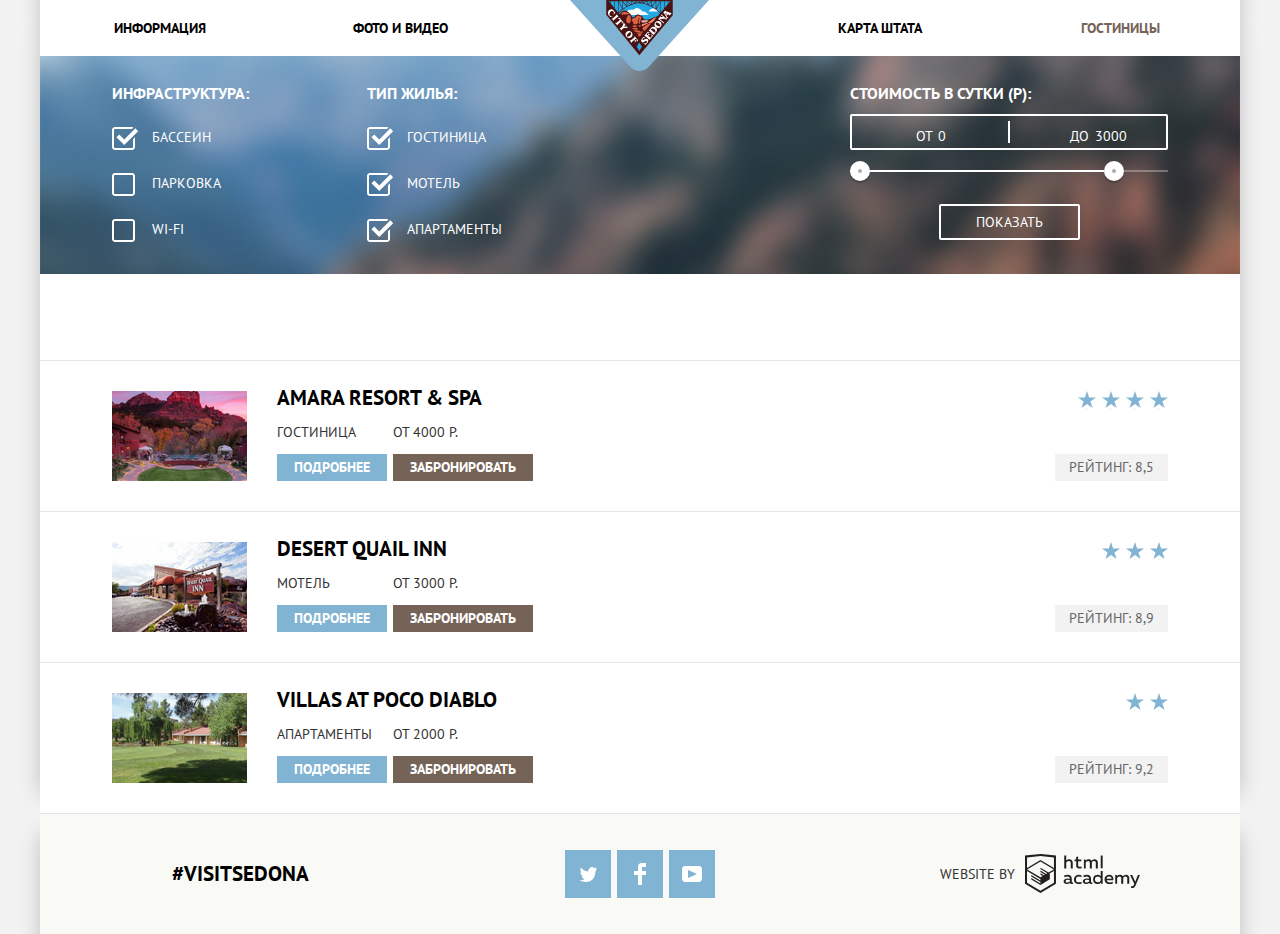
==== commit 7e31318e: "Окончательная верстка формы на Hotels" ====
--- a/hotels.html
+++ b/hotels.html
@@ -27,7 +27,7 @@
               <li>Инфраструктура:</li>
               <li>
                 <label class="checkbox-main-filter">
-                  <input type="checkbox" class="visually-hidden">
+                  <input type="checkbox" class="visually-hidden" checked>
                   <span class="checkbox-indicator"></span>
                   Бассеин
                 </label>
@@ -51,21 +51,21 @@
               <li>Тип жилья:</li>
               <li>
                 <label class="checkbox-main-filter">
-                  <input type="checkbox" class="visually-hidden">
+                  <input type="checkbox" class="visually-hidden" checked>
                   <span class="checkbox-indicator"></span>
                   Гостиница
                 </label>
               </li>
               <li>
                 <label class="checkbox-main-filter">
-                  <input type="checkbox" class="visually-hidden">
+                  <input type="checkbox" class="visually-hidden" checked>
                   <span class="checkbox-indicator"></span>
                   Мотель
                 </label>
               </li>
               <li>
                 <label class="checkbox-main-filter">
-                  <input type="checkbox" class="visually-hidden">
+                  <input type="checkbox" class="visually-hidden" checked>
                   <span class="checkbox-indicator"></span>
                   Апартаменты
                 </label>
@@ -165,7 +165,7 @@
                <li class="stars"></li>
              </ul>
              <div class="hotel-rating">
-               <span>Рейтинг: 8,9</span>
+               <span>Рейтинг: 9,2</span>
              </div>
            </div>
          </li>
--- a/css/style.css
+++ b/css/style.css
@@ -16,7 +16,9 @@
   max-width: 100%;
   height: auto;
 }
-.visually-hidden:not(:focus):not(:active){
+.visually-hidden:not(:focus):not(:active),
+input[type="checkbox"].visually-hidden,
+input[type="radio"].visually-hidden{
   position: absolute;
   clip-path: insert(100%);
   clip: rect(0 0 0 0);
@@ -32,7 +34,7 @@
   margin: 0 auto;
   padding: 0;
   background-color: #ffffff;
-  box-shadow:0px -20px 20px 5px rgba(0,0,0,0.2);
+  box-shadow:0px -20px 20px 0px rgba(0,0,0,0.2);
 }
 .main-header-logo{
   position: absolute;
@@ -119,7 +121,6 @@
   margin-bottom: 27px;
 }
 .features{
-  /* background-color: #81b3d2; */
   min-height: 1100px;
   margin-bottom: 48px;
 }
@@ -263,9 +264,9 @@
   height: 593px;
   margin-bottom: -120px;
 }
-/* ФОРМА */
-/* ФОРМА */
-/* ФОРМА */
+                                          /* ФОРМА */
+                                          /* ФОРМА */
+                                          /* ФОРМА */
 
 .index-search-form{
   position: absolute;
@@ -276,7 +277,7 @@
   width: 568px;
   min-height: 395px;
   background-color: #ffffff;
-  box-shadow:0px 5px 20px 5px rgba(0,0,0,0.2);
+  box-shadow:0px 5px 20px 0px rgba(0,0,0,0.2);
   display: none;
 }
 .index-search-date,
@@ -422,7 +423,6 @@
 /* стили Гостиницы */
 /* стили Гостиницы */
 .hotel-filter{
-  position: relative;
   background-color: #5a7381;
   background-image: url(../img/filter_background.jpg);
   background-position: 0 -56px;
@@ -432,36 +432,59 @@
 .main-filter{
   display: flex;
   justify-content: space-between;
-  padding: 30px 73px;
+  padding: 27px 72px 34px 72px;
 }
 .filter-checkbox{
   display: flex;
 }
 .filter-checkbox ul{
-  width: 256px;
+  width: 255px;
   list-style-type: none;
   margin: 0;
   padding: 0;
 }
 .filter-checkbox li{
   color: white;
-  margin-bottom: 22px;
+  margin-bottom: 25px;
 }
 .filter-checkbox li:first-child{
   font-size: 16px;
   line-height: 21px;
   font-weight: 600;
-  margin-bottom: 26px;
+  margin-bottom: 23px;
+}
+.filter-checkbox li:last-child{
+  margin-bottom: 0;
+}
+.checkbox-main-filter{
+  position: relative;
+  align-items: center;
+  padding-left: 40px;
+  cursor: pointer;
+}
+.checkbox-main-filter input[type="checkbox"] + .checkbox-indicator {
+  position: absolute;
+  top: -2px;
+  left: 0;
+  width: 28px;
+  height: 24px;
+  border: none;
+  background-image: url(../img/checkbox-off.svg);
+  background-position: left;
+  background-repeat: no-repeat;
+}
+.checkbox-main-filter input[type="checkbox"]:checked + .checkbox-indicator{
+  background-image: url(../img/checkbox-on.svg);
 }
 /* Стили для сложного фильтра */
 .filter-range {
-  width: 330px;
+  width: 318px;
   color: #ffffff;
   text-transform: uppercase;
 }
 
 .filter-range-title {
-  margin-bottom: 9px;
+  margin-bottom: 10px;
   font-weight: 600;
   font-size: 16px;
   line-height: 21px;
@@ -469,7 +492,7 @@
 
 .price-controls {
   position: relative;
-  height: 36px;
+  height: 32px;
   margin-bottom: 20px;
   font-size: 0;
   border: 2px solid #ffffff;
@@ -498,7 +521,7 @@
 .price-controls .min-price,
 .price-controls .max-price {
   width: 90px;
-  padding-left: 65px;
+  padding-left: 64px;
 }
 
 .price-controls input {
@@ -571,8 +594,6 @@
 /* Стили для сложного фильтра конец */
 
 .sorting-found{
-  position:absolute;
-  bottom:0;
   width: 1200px;
   min-height: 86px;
   background-color: white;
@@ -584,7 +605,7 @@
 }
 .hotel-search-results{
   display: flex;
-  padding: 30px 73px;
+  padding: 30px 72px;
   border-top: 1px solid #e5e5e5;
 }
 .hotel-search-results:last-child{
@@ -633,7 +654,7 @@
 }
 .search-results-button{
   display: block;
-  padding: 5px 15px;
+  padding: 3px 17px;
   margin-right: 6px;
   font: inherit;
   text-align: center;
@@ -700,7 +721,7 @@
     justify-content: space-around;
     background-color: rgba(249, 251, 246, 0.9);
     box-shadow: none;
-    box-shadow:0px 20px 20px 5px rgba(0,0,0,0.2);
+    box-shadow:0px 20px 20px 0px rgba(0,0,0,0.2);
 }
 .hashtag,
 .footer-social,
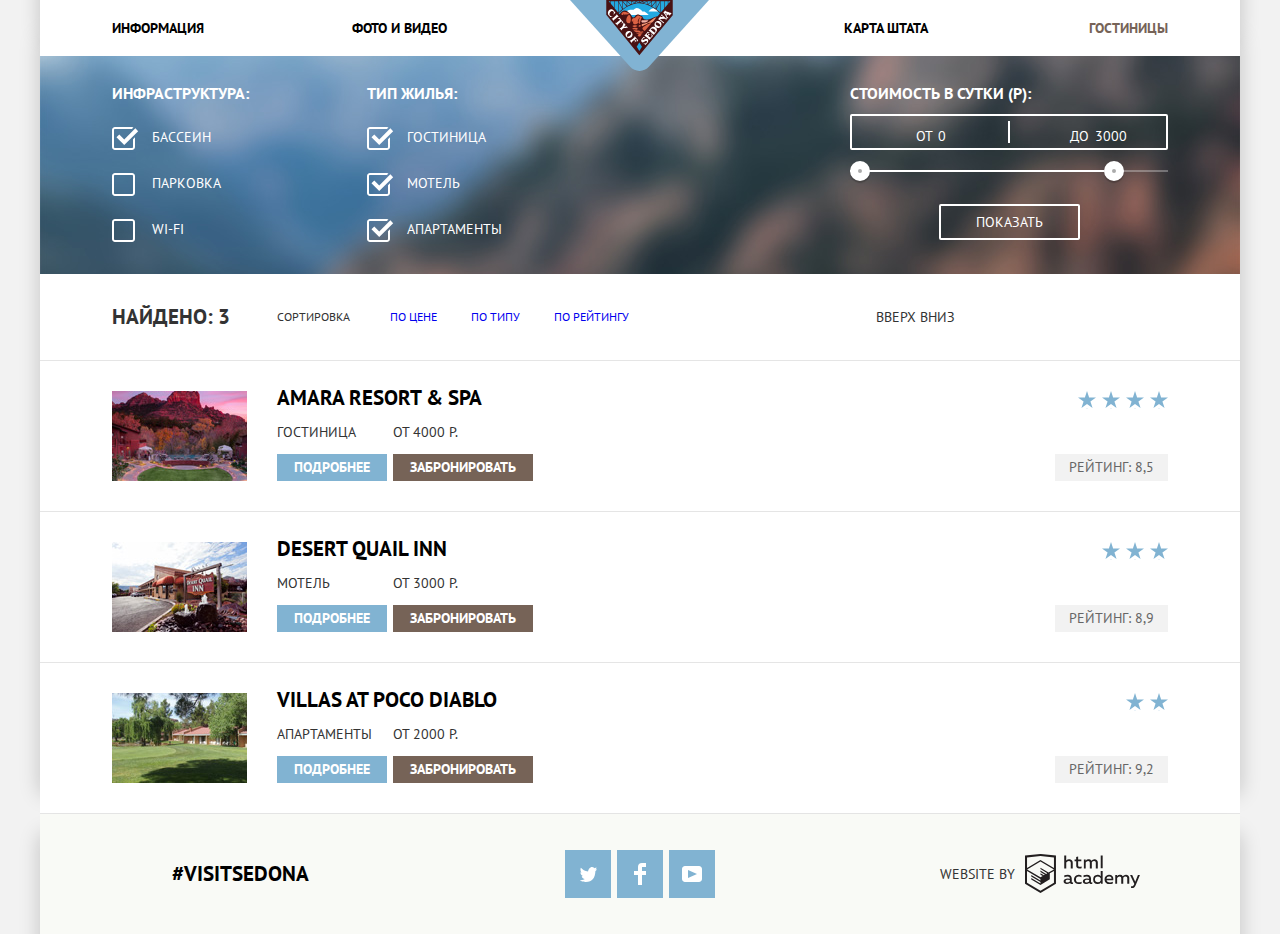
==== commit 0f6dec90: "подгонка под ТЗ" ====
--- a/hotels.html
+++ b/hotels.html
@@ -89,6 +89,19 @@
           </div>
         </form>
        <div class="sorting-found">
+         <div class="sorting-found-filter">
+           <h3>Найдено: 3</h3>
+           <ul class="">
+             <li>Сортировка</li>
+             <li><a href="#" class="sorting-button">По цене</a></li>
+             <li><a href="#" class="sorting-button">По типу</a></li>
+             <li><a href="#" class="sorting-button">По рейтингу</a></li>
+           </ul>
+         </div>
+         <div class="sorting-found-minmax">
+           <span>Вверх</span>
+           <span>Вниз</span>
+         </div>
        </div>
       </section>
       <section class="hotel-list">
--- a/css/style.css
+++ b/css/style.css
@@ -58,11 +58,9 @@
   flex-wrap: wrap;
   list-style-type: none;
   margin: 0;
-  padding: 0;
+  padding: 15px 72px;
 }
 .site-navigation a{
-  display: block;
-  padding: 15px;
   color: #000000;
 }
 .site-navigation a:hover{
@@ -76,10 +74,13 @@
 }
 .site-navigation li{
   width: 240px;
-  text-align: center;
+  text-align: left;
 }
 .site-navigation li:nth-child(3){
   margin-left: auto;
+}
+.site-navigation li:nth-child(n+3){
+  text-align: right;
 }
 .index-background-fhoto{
   display: flex;
@@ -419,9 +420,9 @@
   color: rgba(255, 255, 255, 0.7);
   background-color: #5496bd;
 }
-/* стили Гостиницы */
-/* стили Гостиницы */
-/* стили Гостиницы */
+                                             /* стили Гостиницы */
+                                             /* стили Гостиницы */
+                                             /* стили Гостиницы */
 .hotel-filter{
   background-color: #5a7381;
   background-image: url(../img/filter_background.jpg);
@@ -476,21 +477,19 @@
 .checkbox-main-filter input[type="checkbox"]:checked + .checkbox-indicator{
   background-image: url(../img/checkbox-on.svg);
 }
-/* Стили для сложного фильтра */
-.filter-range {
+                                                    /* Стили для сложного фильтра */
+.filter-range{
   width: 318px;
   color: #ffffff;
   text-transform: uppercase;
 }
-
-.filter-range-title {
+.filter-range-title{
   margin-bottom: 10px;
   font-weight: 600;
   font-size: 16px;
   line-height: 21px;
 }
-
-.price-controls {
+.price-controls{
   position: relative;
   height: 32px;
   margin-bottom: 20px;
@@ -498,8 +497,7 @@
   border: 2px solid #ffffff;
   border-radius: 2px;
 }
-
-.price-controls::after {
+.price-controls::after{
   content: "";
   position: absolute;
   top: 50%;
@@ -509,22 +507,19 @@
   background: #ffffff;
   transform: translate(-50%, -50%);
 }
-
-.price-controls label {
+.price-controls label{
   display: inline-block;
   font-size: 14px;
   line-height: 38px;
   vertical-align: top;
   cursor: pointer;
 }
-
 .price-controls .min-price,
-.price-controls .max-price {
+.price-controls .max-price{
   width: 90px;
   padding-left: 64px;
 }
-
-.price-controls input {
+.price-controls input{
   width: 50px;
   margin: 0;
   color: inherit;
@@ -532,24 +527,20 @@
   background: none;
   border: none;
 }
-
-.range-controls {
+.range-controls{
   position: relative;
   margin-bottom: 32px;
 }
-
-.range-controls .scale {
+.range-controls .scale{
   height: 2px;
   background: rgba(255, 255, 255, 0.3);
 }
-
-.range-controls .bar {
+.range-controls .bar{
   width: 80%;
   height: 2px;
   background: #ffffff;
 }
-
-.range-toggle {
+.range-toggle{
   position: absolute;
   top: -9px;
   width: 4px;
@@ -560,20 +551,16 @@
   box-shadow: 0 2px 1px 0 rgba(0, 1, 1, 0.2);
   cursor: pointer;
 }
-
-.range-toggle:hover {
+.range-toggle:hover{
   background: #1c4f80;
 }
-
-.range-toggle-min {
+.range-toggle-min{
   left: 0;
 }
-
-.range-toggle-max {
+.range-toggle-max{
   left: 80%;
 }
-
-.btn-transparent {
+.btn-transparent{
   display: block;
   margin: 0 auto;
   padding: 6px 35px;
@@ -586,17 +573,52 @@
   border-radius: 2px;
   cursor: pointer;
 }
-
-.btn-transparent:hover {
+.btn-transparent:hover{
   color: #000000;
   background: #ffffff;
 }
-/* Стили для сложного фильтра конец */
+                                      /* Стили для сложного фильтра конец */
 
 .sorting-found{
-  width: 1200px;
+  display: flex;
+  align-items: center;
   min-height: 86px;
   background-color: white;
+  margin: 0;
+  padding: 0 72px;
+}
+.sorting-found-filter{
+  display: flex;
+}
+.sorting-found-filter h3{
+  width: 135px;
+  margin-right: 30px;
+  font-size: 21px;
+  line-height: 26px;
+  font-weight: 600;
+}
+.sorting-found-filter ul{
+  display: flex;
+  flex-wrap: wrap;
+  align-items: center;
+  font-size: 12px;
+  line-height: 18px;
+  text-transform: uppercase;
+  list-style-type: none;
+  margin: 0;
+  padding: 0;
+}
+.sorting-found-filter li{
+  margin-right: 34px;
+}
+.sorting-found-filter li:first-child{
+  margin-right: 40px;
+}
+.sorting-found-button a{
+  color: #000000;
+}
+.sorting-found-minmax{
+  margin: 0 auto;
 }
 .hotel-list ul{
   list-style-type: none;
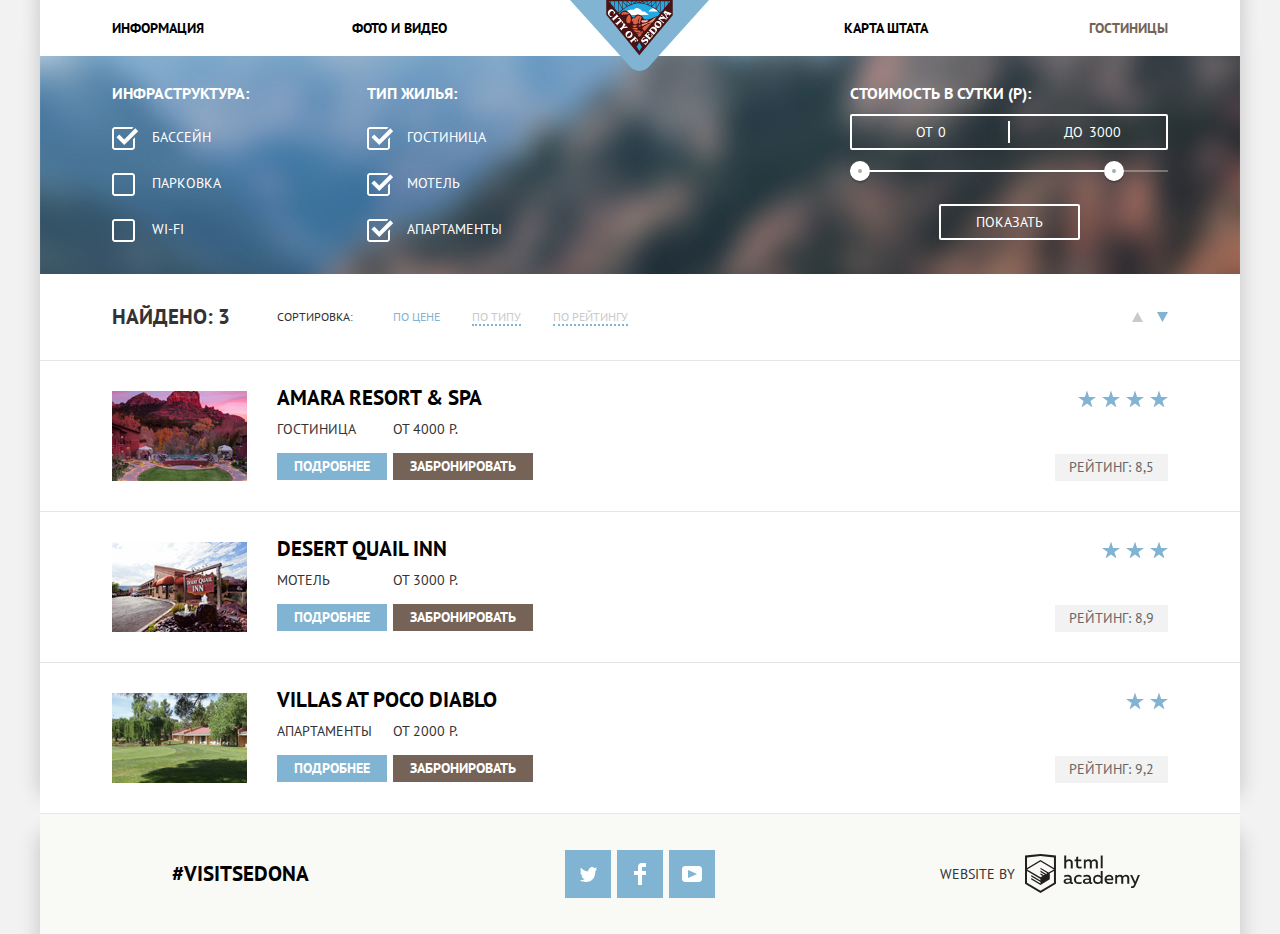
==== commit f0bf6220: "Полная верстка без JS" ====
--- a/hotels.html
+++ b/hotels.html
@@ -29,7 +29,7 @@
                 <label class="checkbox-main-filter">
                   <input type="checkbox" class="visually-hidden" checked>
                   <span class="checkbox-indicator"></span>
-                  Бассеин
+                  Бассейн
                 </label>
               </li>
               <li>
@@ -90,17 +90,17 @@
         </form>
        <div class="sorting-found">
          <div class="sorting-found-filter">
-           <h3>Найдено: 3</h3>
+           <p class="number-of-found">Найдено: 3</p>
            <ul class="">
-             <li>Сортировка</li>
-             <li><a href="#" class="sorting-button">По цене</a></li>
+             <li>Сортировка:</li>
+             <li><a href="#" class="sorting-button sorting-active-button">По цене</a></li>
              <li><a href="#" class="sorting-button">По типу</a></li>
              <li><a href="#" class="sorting-button">По рейтингу</a></li>
            </ul>
          </div>
          <div class="sorting-found-minmax">
-           <span>Вверх</span>
-           <span>Вниз</span>
+           <a class="sort-up" href="#"><span class="visually-hidden">Сортировка вверх</span></a>
+           <a class="sort-down sort-down-active" href="#"><span class="visually-hidden">Сортировка вниз</span></a>
          </div>
        </div>
       </section>
--- a/css/style.css
+++ b/css/style.css
@@ -491,6 +491,8 @@
 }
 .price-controls{
   position: relative;
+  display: flex;
+  align-items: center;
   height: 32px;
   margin-bottom: 20px;
   font-size: 0;
@@ -516,7 +518,7 @@
 }
 .price-controls .min-price,
 .price-controls .max-price{
-  width: 90px;
+  width: 84px;
   padding-left: 64px;
 }
 .price-controls input{
@@ -590,7 +592,7 @@
 .sorting-found-filter{
   display: flex;
 }
-.sorting-found-filter h3{
+.sorting-found-filter .number-of-found{
   width: 135px;
   margin-right: 30px;
   font-size: 21px;
@@ -609,16 +611,61 @@
   padding: 0;
 }
 .sorting-found-filter li{
-  margin-right: 34px;
+  margin-right: 32px;
+
 }
 .sorting-found-filter li:first-child{
   margin-right: 40px;
 }
-.sorting-found-button a{
-  color: #000000;
+.sorting-button{
+  color: #cacaca;
+  border-bottom: 2px dotted #81b3d2
+}
+.sorting-button:hover{
+  color: #81b3d2;
+}
+.sorting-button:active{
+  color: #000000;
+  border: none;
+}
+.sorting-active-button{
+  color: #81b3d2;
+  border: none;
 }
 .sorting-found-minmax{
-  margin: 0 auto;
+  display: flex;
+  justify-content: space-between;
+  margin-left: auto;
+  width: 36px;
+  height: 10px;
+}
+.sorting-found-minmax a{
+  display: block;
+  width: 11px;
+  height: 10px;
+}
+.sorting-found-minmax .sort-up{
+  background-image: url(../img/icon-up-dir-gray.svg);
+  background-repeat: no-repeat;
+  background-position: center;
+}
+.sorting-found-minmax .sort-up:hover{
+  background-image: url(../img/icon-up-dir.svg);
+}
+.sorting-found-minmax .sort-up:active{
+  background-image: url(../img/icon-up-dir-blue.svg);
+}
+.sorting-found-minmax .sort-down{
+  background-image: url(../img/icon-down-dir-gray.svg);
+  background-repeat: no-repeat;
+  background-position: center;
+}
+.sorting-found-minmax .sort-down:hover{
+  background-image: url(../img/icon-down-dir.svg);
+}
+.sorting-found-minmax .sort-down-active,
+.sorting-found-minmax .sort-down:active{
+  background-image: url(../img/icon-down-dir-blue.svg);
 }
 .hotel-list ul{
   list-style-type: none;
@@ -639,9 +686,9 @@
   width: 135px;
 }
 .hotel-preview-info{
-  display: flex;
+  /* display: flex;
   flex-direction: column;
-  justify-content: space-between;
+  justify-content: space-between; */
   width: 260px;
 }
 .hotel-preview-info h3,
@@ -666,6 +713,8 @@
 }
 .hotel-category-prise{
   display: flex;
+  margin-top: 8px;
+  margin-bottom: 13px;
 }
 .hotel-category{
   min-width: 110px;
@@ -719,8 +768,10 @@
 }
 .stars{
   background-image: url(../img/star.svg);
+  background-position: center;
+  background-repeat: no-repeat;
   width: 18px;
-  height: 18px;
+  height: 16px;
   margin-left: 6px;
 }
 .hotel-rating{
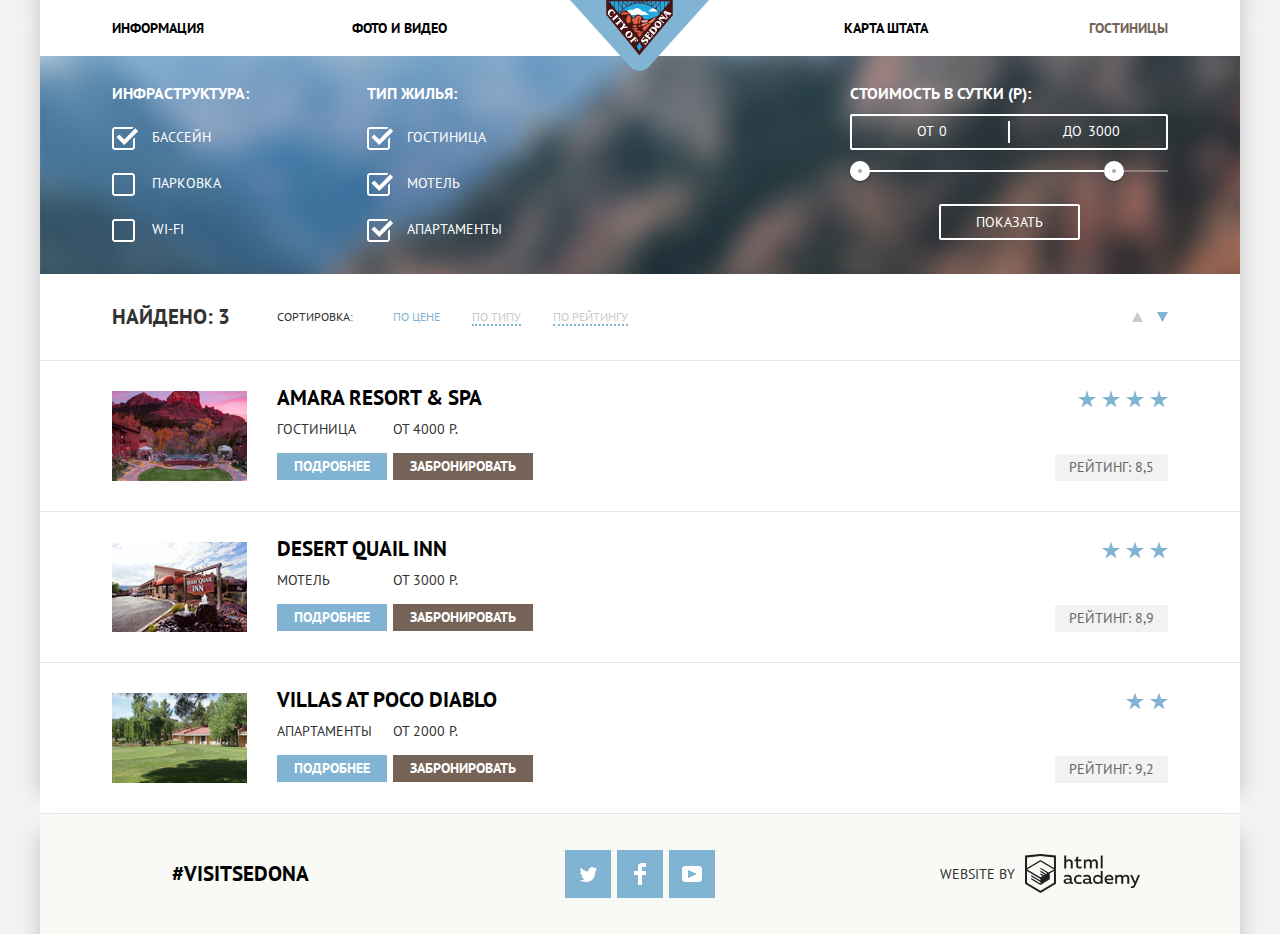
==== commit 7955b692: "Работа над оибками" ====
--- a/hotels.html
+++ b/hotels.html
@@ -4,8 +4,8 @@
     <meta charset="utf-8">
     <title>HTML Academy: Седона</title>
     <link href="https://fonts.googleapis.com/css?family=PT+Sans:400,700&amp;subset=latin,cyrillic" rel="stylesheet" type="text/css">
-    <link rel="stylesheet" href="css/normalize.css">
-    <link rel="stylesheet" href="css/style.css">
+    <link rel="stylesheet" href="css/min-normalize.css">
+    <link rel="stylesheet" href="css/min-style.css">
 </head>
   <body>
     <header class="main-header">
@@ -122,6 +122,7 @@
              </ul>
            </div>
            <div class="hotels-raiting-column">
+              <!-- <div class="stars-hotel"></div> -->
              <ul class="">
                <li class="stars"></li>
                <li class="stars"></li>
--- a/css/min-style.css
+++ b/css/min-style.css
@@ -0,0 +1 @@
+body { margin: 0; padding: 0; font-family: "PT Sans", Arial, sans-serif; font-size: 14px; line-height: 21px; font-weight: 400; color: #333333; text-transform: uppercase; background-color: #f2f2f2;}a{ text-decoration: none;}img{ max-width: 100%; height: auto;}.visually-hidden:not(:focus):not(:active),input[type="checkbox"].visually-hidden,input[type="radio"].visually-hidden{ position: absolute; -webkit-clip-path: insert(100%); clip-path: insert(100%); clip: rect(0 0 0 0); width: 1px; height: 1px; margin: -1px; padding: 0; white-space: nowrap; overflow: hidden;}.container{ width: 1200px; margin: 0 auto; padding: 0; background-color: #ffffff; -webkit-box-shadow:0px -20px 20px 0px rgba(0,0,0,0.2); box-shadow:0px -20px 20px 0px rgba(0,0,0,0.2);}.main-header-logo{ position: absolute; left: 50%; margin-left: -70px; width: 139px; height: 72px;}.main-navigation{ position: relative; min-height: 56px; font-size: 14px; line-height: 26px; font-weight: 700; color: #000000; background-color: #ffffff;}.site-navigation{ display: -webkit-box; display: -ms-flexbox; display: flex; -ms-flex-wrap: wrap; flex-wrap: wrap; list-style-type: none; margin: 0; padding: 15px 72px;}.site-navigation a{ color: #000000;}.site-navigation a:hover{ color: #81b3d2;}.site-navigation a:active{ color: rgba(0, 0, 0, 0.3);}.site-navigation .site-navigation-current{ color: #766357;}.site-navigation li{ width: 240px; text-align: left;}.site-navigation li:nth-child(3){ margin-left: auto;}.site-navigation li:nth-child(n+3){ text-align: right;}.index-background-fhoto{ background: url("../img/intro-welcome.svg") no-repeat center 76px, url("../img/intro-mask.svg") no-repeat 0 453px, url("../img/background_photo.jpg") no-repeat 0 -56px; background-size: 459px auto, 100%, 100%; height: 510px;}.heading-features{ text-align: center; line-height: 26px; margin-bottom: 51px; padding: 0 300px;}.heading-features h2{ font-size: 21px; font-weight: 700; color: #000000; margin-top: 58px; margin-bottom: 27px;}.features{ min-height: 1100px; z-index: 6;}.features *{ margin: 0; padding: 0;}.features ul{ display: -webkit-box; display: -ms-flexbox; display: flex; -ms-flex-wrap: wrap; flex-wrap: wrap; list-style-type: none;}.features .features-list{ display: -webkit-box; display: -ms-flexbox; display: flex; -ms-flex-wrap: wrap; flex-wrap: wrap; min-height: 256px; text-align: center;}.features-list-city{ width: 400px; min-height: 256px; -webkit-box-sizing: border-box; box-sizing: border-box; padding: 47px; background-color: #81b3d2; color: #ffffff;}.features-list-other{ width: 400px; min-height: 256px; -webkit-box-sizing: border-box; box-sizing: border-box; padding: 47px 60px; background-color: #eeeeee;}.features-list .image-features{ width: 800px; height: 256px;}.features-list h4{ font-size: 21px; font-weight: 700; line-height: 21px; margin-bottom: 24px; padding: 0 60px;}.features-list p{ margin-top: 21px;}.features-services{ display: -webkit-box; display: -ms-flexbox; display: flex; -ms-flex-wrap: wrap; flex-wrap: wrap; list-style-type: none; min-height: 330px;}.features-services li{ -webkit-box-sizing: border-box; box-sizing: border-box; padding: 47px; width: 400px; min-height: 330px; text-align: center;}.features-services h4{ position: relative; font-size: 21px; font-weight: 700; line-height: 21px; margin-top: 114px; margin-bottom: 23px;}.housing h4::after{ content: ""; position: absolute; left: 50%; margin-left: -38px; top: -106px; width: 76px; height: 76px; background-image: url("../img/icon-1.svg"); background-position: bottom center; background-repeat: no-repeat;}.food h4::after{ content: ""; position: absolute; left: 50%; margin-left: -38px; top: -106px; width: 76px; height: 76px; background-image: url("../img/icon-3.svg"); background-position: bottom center; background-repeat: no-repeat;}.souvenir h4::after{ content: ""; position: absolute; left: 50%; margin-left: -38px; top: -106px; width: 76px; height: 76px; background-image: url("../img/icon-2.svg"); background-position: bottom center; background-repeat: no-repeat;}.hotel-search-offer{ position: relative; line-height: 24px; text-align: center; background-color: white; padding-top: 48px; z-index: 6;}.hotel-search-offer b{ font-size: 30px; font-weight: 700; line-height: 36px; color: #000000;}.hotel-search-offer p{ margin-bottom: 47px; margin-top: 24px;}.button-open-form{ display: block; margin: 0 auto; padding: 30px 0; width: 568px; text-align: center; font-size: 21px; font-weight: 700; line-height: 26px; color: #ffffff; vertical-align: middle; text-transform: uppercase; background-color: #766357;}.button-open-form:hover{ background-color: #604e43;}.button-open-form:active{ color: rgba(255, 255, 255, 0.7); background-color: #503e33;}.map{ position: relative; background-image: url("../img/map.jpg"); background-position: top center; background-repeat: no-repeat; height: 593px; margin-bottom: -120px;} /* ФОРМА */ /* ФОРМА */ /* ФОРМА */.form-index{ position: relative; z-index: 5;}.index-search-form{ position: absolute; -webkit-box-sizing: border-box; box-sizing: border-box; left: 50%; margin-left: -284px; padding: 55px; width: 568px; min-height: 395px; background-color: #ffffff; -webkit-box-shadow: 0px 5px 20px 0px rgba(0,0,0,0.2); box-shadow: 0px 5px 20px 0px rgba(0,0,0,0.2); display: none; z-index: 5;}@-webkit-keyframes openform { 0% { opacity: 0; -webkit-transform: translate3d(0, -100%, 0); transform: translate3d(0, -100%, 0); } }@keyframes openform { 0% { opacity: 0; -webkit-transform: translate3d(0, -100%, 0); transform: translate3d(0, -100%, 0); } }.search-form-open{ display: block; -webkit-animation-name: openform; animation-name: openform; -webkit-animation-duration: 1s; animation-duration: 1s; -webkit-animation-fill-mode: both; animation-fill-mode: both; z-index: 6;}@-webkit-keyframes shake { 0%, 100% { -webkit-transform: translateX(0); transform: translateX(0); } 10%, 30%, 50%, 70%, 90% { -webkit-transform: translateX(-10px); transform: translateX(-10px); } 20%, 40%, 60%, 80% { -webkit-transform: translateX(10px); transform: translateX(10px); }}@keyframes shake { 0%, 100% { -webkit-transform: translateX(0); transform: translateX(0); } 10%, 30%, 50%, 70%, 90% { -webkit-transform: translateX(-10px); transform: translateX(-10px); } 20%, 40%, 60%, 80% { -webkit-transform: translateX(10px); transform: translateX(10px); }}.index-form-error{ -webkit-animation: shake 0.6s; animation: shake 0.6s;}.index-search-date,.index-search-sum{ display: -webkit-box; display: -ms-flexbox; display: flex; -webkit-box-align: center; -ms-flex-align: center; align-items: center; -webkit-box-pack: justify; -ms-flex-pack: justify; justify-content: space-between; margin-bottom: 31px; text-align: center; font-size: 14px; color: #000000; font-weight: 700; line-height: normal;}.index-search-sum{ margin-bottom: 55px;}.index-search-date input,.index-search-sum input,.index-search-sum button{ font: inherit; font-size: 14px; color: #000000; font-weight: 700; line-height: normal; text-transform: uppercase; background-color: #f2f2f2; border: 2px solid #f2f2f2;}.index-search-date input{ -webkit-box-sizing: border-box; box-sizing: border-box; width: 346px; height: 36px; padding-left: 10px; padding-right: 38px;}.index-search-date button{ position: absolute; right: 55px; border: none; width: 38px; height: 36px; background-color: inherit; background-image: url("../img/calendar.svg"); background-repeat: no-repeat; background-position: center;}.index-search-date button:hover{ background-image: url("../img/calendar-black.svg");}.index-search-date button:active{ background-image: url("../img/calendar-blue.svg");}.form-value-adults,.form-value-children{ display: -webkit-box; display: -ms-flexbox; display: flex;}.minus,.plus{ position: relative;}.minus::after{ content: ""; position: absolute; top: 16px; left: 12px; width: 11px; height: 3px; background-color: #a9a9a9;}.plus::after,.plus::before{ content: ""; position: absolute; top: 16px; left: 12px; width: 11px; height: 3px; background-color: #a9a9a9;}.plus::before{ -webkit-transform: rotate(90deg); -ms-transform: rotate(90deg); transform: rotate(90deg);}.minus:hover::after,.plus:hover::after,.plus:hover::before{ background-color: #000000;}.minus:active::after,.plus:active::after,.plus:active::before{ background-color: #81b3d2;}.index-search-sum input,.index-search-sum button{ -webkit-box-sizing: border-box; box-sizing: border-box; text-align: center; width: 38px; height: 38px; padding: 0; margin: 0;}.index-search-date input:active, :hover, :focus,.index-search-sum input:active, :hover, :focus { outline: 0; outline-offset: 0;}.index-search-date input:hover,.index-search-sum input:hover{ background-color: #ebebeb; border: 2px solid #ebebeb;}.index-search-date input:active,.index-search-sum input:active{ background-color: #ffffff; border: 2px solid ##ebebeb;}.index-form-submut{ width: 100%; height: 58px; font: inherit; text-align: center; font-size: 21px; font-weight: 700; line-height: 26px; color: #ffffff; vertical-align: middle; text-transform: uppercase; background-color: #81b3d2; border: none;}.index-form-submut:hover{ background-color: #669ec0;}.index-form-submut:active{ color: rgba(255, 255, 255, 0.7); background-color: #5496bd;} /* стили Гостиницы */ /* стили Гостиницы */ /* стили Гостиницы */.hotel-filter{ background-color: #5a7381; background-image: url("../img/filter_background.jpg"); background-position: 0 -56px; background-repeat: no-repeat; min-height: 304px;}.main-filter{ display: -webkit-box; display: -ms-flexbox; display: flex; -webkit-box-pack: justify; -ms-flex-pack: justify; justify-content: space-between; padding: 27px 72px 34px 72px;}.filter-checkbox{ display: -webkit-box; display: -ms-flexbox; display: flex;}.filter-checkbox ul{ width: 255px; list-style-type: none; margin: 0; padding: 0;}.filter-checkbox li{ color: white; margin-bottom: 25px;}.filter-checkbox li:first-child{ font-size: 16px; line-height: 21px; font-weight: 600; margin-bottom: 23px;}.filter-checkbox li:last-child{ margin-bottom: 0;}.checkbox-main-filter{ position: relative; -webkit-box-align: center; -ms-flex-align: center; align-items: center; padding-left: 40px; cursor: pointer;}.checkbox-main-filter input[type="checkbox"] + .checkbox-indicator { position: absolute; top: -2px; left: 0; width: 28px; height: 24px; border: none; background-image: url("../img/checkbox-off.svg"); background-position: left; background-repeat: no-repeat;}.checkbox-main-filter input[type="checkbox"]:checked + .checkbox-indicator{ background-image: url("../img/checkbox-on.svg");}.checkbox-main-filter input[type="checkbox"]:disabled + .checkbox-indicator{ background-image: url("../img/checkbox-off-gray.svg");}.checkbox-main-filter input[type="checkbox"]:checked:disabled + .checkbox-indicator{ background-image: url("../img/checkbox-on-gray.svg");} /* Стили для сложного фильтра */.filter-range{ width: 318px; color: #ffffff; text-transform: uppercase;}.filter-range-title{ margin-bottom: 10px; font-weight: 600; font-size: 16px; line-height: 21px;}.price-controls{ position: relative; display: -webkit-box; display: -ms-flexbox; height: 32px; margin-bottom: 20px; font-size: 0; border: 2px solid #ffffff; border-radius: 2px;}.price-controls::after{ content: ""; position: absolute; top: 50%; left: 50%; width: 2px; height: 22px; background: #ffffff; -webkit-transform: translate(-50%, -50%); -ms-transform: translate(-50%, -50%); transform: translate(-50%, -50%);}.price-controls label{ display: inline-block; font-size: 14px; line-height: 30px; vertical-align: top; cursor: pointer;}.price-controls .min-price,.price-controls .max-price{ width: 81px; padding-left: 65px;}.price-controls input{ width: 50px; height: 21px; margin: 0; line-height: 21px; color: inherit; font: inherit; background: none; border: none;}.range-controls{ position: relative; margin-bottom: 32px;}.range-controls .scale{ height: 2px; background: rgba(255, 255, 255, 0.3);}.range-controls .bar{ width: 80%; height: 2px; background: #ffffff;}.range-toggle{ position: absolute; top: -9px; width: 4px; height: 4px; background: #ababab; border: 8px solid #ffffff; border-radius: 50%; -webkit-box-shadow: 0 2px 1px 0 rgba(0, 1, 1, 0.2); box-shadow: 0 2px 1px 0 rgba(0, 1, 1, 0.2); cursor: pointer;}.range-toggle:hover{ background: #1c4f80;}.range-toggle-min{ left: 0;}.range-toggle-max{ left: 80%;}.btn-transparent{ display: block; margin: 0 auto; padding: 6px 35px; font-size: 14px; line-height: 20px; color: #ffffff; text-transform: uppercase; background: transparent; border: 2px solid #ffffff; border-radius: 2px; cursor: pointer;}.btn-transparent:hover{ color: #000000; background: #ffffff;} /* Стили для сложного фильтра конец */.sorting-found{ display: -webkit-box; display: -ms-flexbox; display: flex; -webkit-box-align: center; -ms-flex-align: center; align-items: center; min-height: 86px; background-color: white; margin: 0; padding: 0 72px;}.sorting-found-filter{ display: -webkit-box; display: -ms-flexbox; display: flex;}.sorting-found-filter .number-of-found{ width: 135px; margin-right: 30px; font-size: 21px; line-height: 26px; font-weight: 600;}.sorting-found-filter ul{ display: -webkit-box; display: -ms-flexbox; display: flex; -ms-flex-wrap: wrap; flex-wrap: wrap; -webkit-box-align: center; -ms-flex-align: center; align-items: center; font-size: 12px; line-height: 18px; text-transform: uppercase; list-style-type: none; margin: 0; padding: 0;}.sorting-found-filter li{ margin-right: 32px;}.sorting-found-filter li:first-child{ margin-right: 40px;}.sorting-button{ color: #cacaca; border-bottom: 2px dotted #81b3d2}.sorting-button:hover{ color: #81b3d2;}.sorting-button:active{ color: #000000; border: none;}.sorting-active-button{ color: #81b3d2; border: none;}.sorting-found-minmax{ display: -webkit-box; display: -ms-flexbox; display: flex; -webkit-box-pack: justify; -ms-flex-pack: justify; justify-content: space-between; margin-left: auto; width: 36px; height: 10px;}.sorting-found-minmax a{ display: block; width: 11px; height: 10px;}.sorting-found-minmax .sort-up{ background-image: url("../img/icon-up-dir-gray.svg"); background-repeat: no-repeat; background-position: center;}.sorting-found-minmax .sort-up:hover{ background-image: url("../img/icon-up-dir.svg");}.sorting-found-minmax .sort-up:active{ background-image: url("../img/icon-up-dir-blue.svg");}.sorting-found-minmax .sort-down{ background-image: url("../img/icon-down-dir-gray.svg"); background-repeat: no-repeat; background-position: center;}.sorting-found-minmax .sort-down:hover{ background-image: url("../img/icon-down-dir.svg");}.sorting-found-minmax .sort-down-active,.sorting-found-minmax .sort-down:active{ background-image: url("../img/icon-down-dir-blue.svg");}.hotel-list ul{ list-style-type: none; margin: 0; padding: 0;}.hotel-search-results{ display: -webkit-box; display: -ms-flexbox; display: flex; padding: 30px 72px; border-top: 1px solid #e5e5e5;}.hotel-search-results:last-child{ border-bottom: 1px solid #e5e5e5;}.hotel-preview-foto{ margin-right: 30px; height: 90px; width: 135px;}.hotel-preview-info{ /* display: flex; flex-direction: column; justify-content: space-between; */ width: 260px;}.hotel-preview-info h3,.hotel-preview-info p{ margin: 0;}.hotel-preview-info h3{ margin-top: -6px;}.hotel-preview-info h3 a{ font-size: 21px; line-height: 26px; font-weight: 700; color: #000000; background-color: #ffffff;}.hotel-preview-info h3 a:hover{ color: #81b3d2;}.hotel-preview-info h3 a:active{ color: rgba(0, 0, 0, 0.3);}.hotel-category-prise{ display: -webkit-box; display: -ms-flexbox; display: flex; margin-top: 8px; margin-bottom: 13px;}.hotel-category{ min-width: 110px; padding-right: 6px;}.hotel-list-button{ display: -webkit-box; display: -ms-flexbox; display: flex;}.search-results-button{ display: block; padding: 3px 17px; margin-right: 6px; font: inherit; text-align: center; font-size: 14px; font-weight: 700; line-height: 21px; color: #ffffff; text-transform: uppercase; border: none;}.button-detail{ background-color: #81b3d2;}.button-detail:hover{ background-color: #669ec0;}.button-detail:active{ color: rgba(255, 255, 255, 0.7); background-color: #5496bd;}.button-reservation{ background-color: #766357;}.button-reservation:hover{ background-color: #604e43;}.button-reservation:active{ color: rgba(255, 255, 255, 0.7); background-color: #503e33;}.hotels-raiting-column{ display: -webkit-box; display: -ms-flexbox; display: flex; -webkit-box-orient: vertical; -webkit-box-direction: normal; -ms-flex-direction: column; flex-direction: column; -webkit-box-pack: justify; -ms-flex-pack: justify; justify-content: space-between; margin-left: auto;}.stars-hotel{ background-image: url("../img/star.svg"); background-position: center; background-repeat: repeat; width: 18px; height: 16px;}.hotels-raiting-column ul{ display: -webkit-box; display: -ms-flexbox; display: flex; -webkit-box-pack: end; -ms-flex-pack: end; justify-content: flex-end;}.stars{ background-image: url("../img/star.svg"); background-position: center; background-repeat: no-repeat; width: 18px; height: 16px; margin-left: 6px;}.hotel-rating{ -webkit-box-pack: end; -ms-flex-pack: end; justify-content: flex-end;}.hotel-rating span{ display: block; padding: 3px 14px; color: #666666; background-color: #f2f2f2; text-align: center;}/* -------------------- *//* --ФУТЕР-- *//* -------------------- */.main-footer .container { position: relative; display: -webkit-box; display: -ms-flexbox; display: flex; height: 120px; -webkit-box-align: center; -ms-flex-align: center; align-items: center; -ms-flex-pack: distribute; justify-content: space-around; background-color: rgba(249, 251, 246, 0.9); -webkit-box-shadow: none; box-shadow: none; -webkit-box-shadow:0px 20px 20px 0px rgba(0,0,0,0.2); box-shadow:0px 20px 20px 0px rgba(0,0,0,0.2); z-index: 5;}.hashtag,.footer-social,.footer-copyright{ -webkit-box-flex: 1; -ms-flex: 1; flex: 1; text-align: center;}.hashtag{ font-size: 21px; font-weight: 700; line-height: 26px; color: #000000;}.footer-social ul{ display: -webkit-box; display: -ms-flexbox; display: flex; -ms-flex-wrap: wrap; flex-wrap: wrap; -webkit-box-pack: justify; -ms-flex-pack: justify; justify-content: space-between; width: 150px; margin: 0 auto; padding: 0; list-style-type: none;}.social-button{ display: -webkit-box; display: -ms-flexbox; display: flex; width: 46px; height: 48px; background-color: #81b3d2;}.twitter{ background-image: url("../img/twitter.svg"); background-repeat: no-repeat; background-position: center;}.fb{ background-image: url("../img/fb-icon.svg"); background-repeat: no-repeat; background-position: center;}.ytobe{ background-image: url("../img/youtube.svg"); background-repeat: no-repeat; background-position: center;}.social-button:hover{ background-color: #669ec0; }.twitter:active{ background-image: url("../img/twitter-blue.svg");}.fb:active{ background-image: url("../img/fb-icon-blue.svg");}.ytobe:active{ background-image: url("../img/youtube-blue.svg");}.social-button:active{ background-color: #5496bd;}.footer-copyright{ display: -webkit-box; display: -ms-flexbox; display: flex; -webkit-box-align: center; -ms-flex-align: center; align-items: center; -webkit-box-pack: center; -ms-flex-pack: center; justify-content: center;}.footer-copyright span{ font-size: 14px; font-weight: 400; line-height: 26px; padding-right: 10px;}.logo-htmlacademy{ display: block; width: 115px; height: 41px; background-image: url("../img/logo-htmlacademy.svg"); background-repeat: no-repeat; background-position: center;}.logo-htmlacademy:hover{ background-image: url("../img/logo-htmlacademy-blue.svg");}.logo-htmlacademy:active{ background-image: url("../img/logo-htmlacademy-gray.svg");}.map iframe{ width: 1200px; height: 593px; frameborder: 0;}
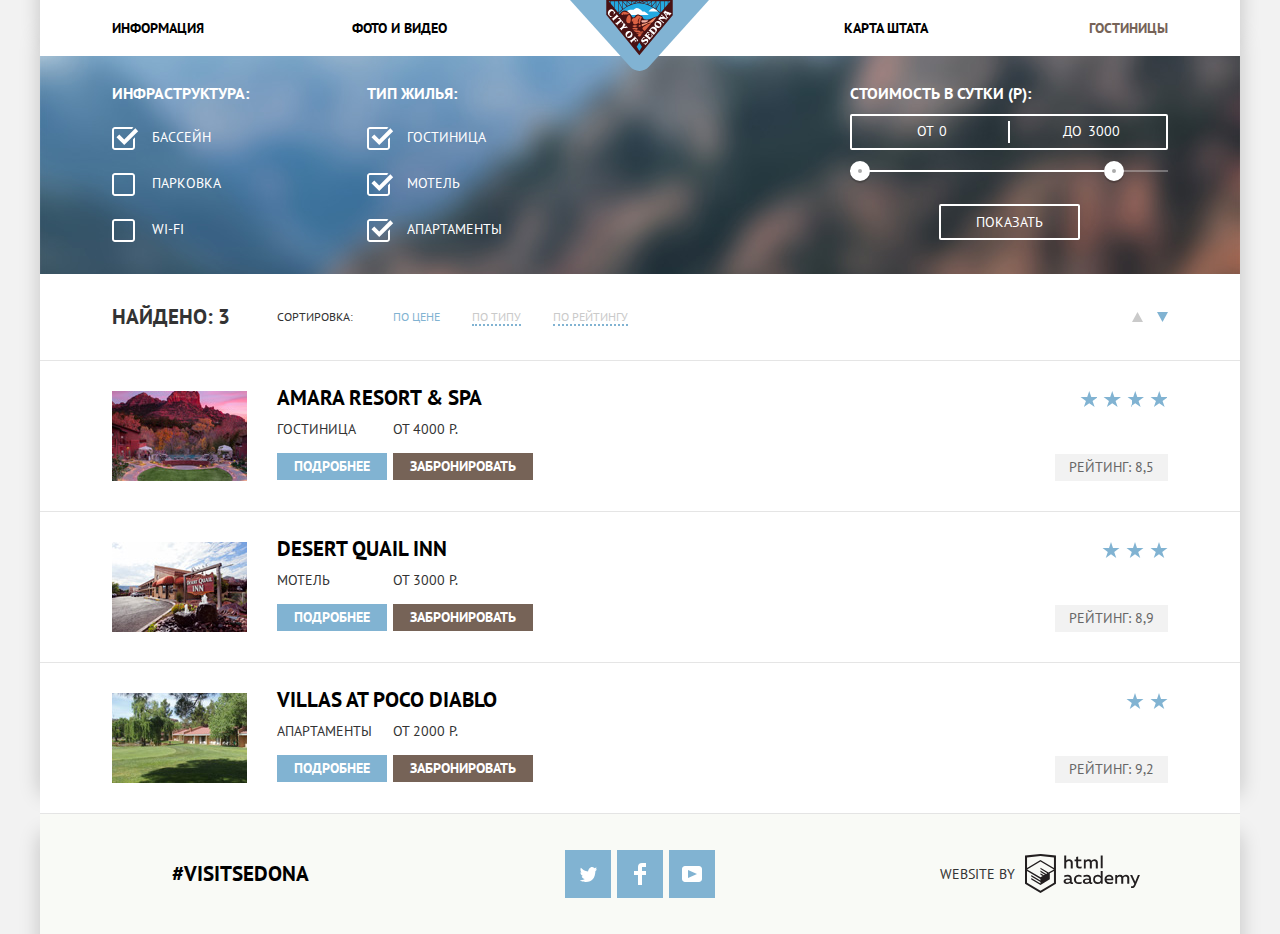
==== commit d7123803: "исправление ошибок" ====
--- a/hotels.html
+++ b/hotels.html
@@ -122,13 +122,7 @@
              </ul>
            </div>
            <div class="hotels-raiting-column">
-              <!-- <div class="stars-hotel"></div> -->
-             <ul class="">
-               <li class="stars"></li>
-               <li class="stars"></li>
-               <li class="stars"></li>
-               <li class="stars"></li>
-             </ul>
+              <div class="stars-hotel four-stars-hotel"></div>
              <div class="hotel-rating">
                <span>Рейтинг: 8,5</span>
              </div>
@@ -149,11 +143,7 @@
              </ul>
            </div>
            <div class="hotels-raiting-column">
-             <ul class="stars-hotels">
-               <li class="stars"></li>
-               <li class="stars"></li>
-               <li class="stars"></li>
-             </ul>
+             <div class="stars-hotel three-stars-hotel"></div>
              <div class="hotel-rating">
                <span>Рейтинг: 8,9</span>
              </div>
@@ -174,10 +164,7 @@
              </ul>
            </div>
            <div class="hotels-raiting-column">
-             <ul class="stars-hotels">
-               <li class="stars"></li>
-               <li class="stars"></li>
-             </ul>
+             <div class="stars-hotel two-stars-hotel"></div>
              <div class="hotel-rating">
                <span>Рейтинг: 9,2</span>
              </div>
--- a/css/min-style.css
+++ b/css/min-style.css
@@ -1 +1,4 @@
-body { margin: 0; padding: 0; font-family: "PT Sans", Arial, sans-serif; font-size: 14px; line-height: 21px; font-weight: 400; color: #333333; text-transform: uppercase; background-color: #f2f2f2;}a{ text-decoration: none;}img{ max-width: 100%; height: auto;}.visually-hidden:not(:focus):not(:active),input[type="checkbox"].visually-hidden,input[type="radio"].visually-hidden{ position: absolute; -webkit-clip-path: insert(100%); clip-path: insert(100%); clip: rect(0 0 0 0); width: 1px; height: 1px; margin: -1px; padding: 0; white-space: nowrap; overflow: hidden;}.container{ width: 1200px; margin: 0 auto; padding: 0; background-color: #ffffff; -webkit-box-shadow:0px -20px 20px 0px rgba(0,0,0,0.2); box-shadow:0px -20px 20px 0px rgba(0,0,0,0.2);}.main-header-logo{ position: absolute; left: 50%; margin-left: -70px; width: 139px; height: 72px;}.main-navigation{ position: relative; min-height: 56px; font-size: 14px; line-height: 26px; font-weight: 700; color: #000000; background-color: #ffffff;}.site-navigation{ display: -webkit-box; display: -ms-flexbox; display: flex; -ms-flex-wrap: wrap; flex-wrap: wrap; list-style-type: none; margin: 0; padding: 15px 72px;}.site-navigation a{ color: #000000;}.site-navigation a:hover{ color: #81b3d2;}.site-navigation a:active{ color: rgba(0, 0, 0, 0.3);}.site-navigation .site-navigation-current{ color: #766357;}.site-navigation li{ width: 240px; text-align: left;}.site-navigation li:nth-child(3){ margin-left: auto;}.site-navigation li:nth-child(n+3){ text-align: right;}.index-background-fhoto{ background: url("../img/intro-welcome.svg") no-repeat center 76px, url("../img/intro-mask.svg") no-repeat 0 453px, url("../img/background_photo.jpg") no-repeat 0 -56px; background-size: 459px auto, 100%, 100%; height: 510px;}.heading-features{ text-align: center; line-height: 26px; margin-bottom: 51px; padding: 0 300px;}.heading-features h2{ font-size: 21px; font-weight: 700; color: #000000; margin-top: 58px; margin-bottom: 27px;}.features{ min-height: 1100px; z-index: 6;}.features *{ margin: 0; padding: 0;}.features ul{ display: -webkit-box; display: -ms-flexbox; display: flex; -ms-flex-wrap: wrap; flex-wrap: wrap; list-style-type: none;}.features .features-list{ display: -webkit-box; display: -ms-flexbox; display: flex; -ms-flex-wrap: wrap; flex-wrap: wrap; min-height: 256px; text-align: center;}.features-list-city{ width: 400px; min-height: 256px; -webkit-box-sizing: border-box; box-sizing: border-box; padding: 47px; background-color: #81b3d2; color: #ffffff;}.features-list-other{ width: 400px; min-height: 256px; -webkit-box-sizing: border-box; box-sizing: border-box; padding: 47px 60px; background-color: #eeeeee;}.features-list .image-features{ width: 800px; height: 256px;}.features-list h4{ font-size: 21px; font-weight: 700; line-height: 21px; margin-bottom: 24px; padding: 0 60px;}.features-list p{ margin-top: 21px;}.features-services{ display: -webkit-box; display: -ms-flexbox; display: flex; -ms-flex-wrap: wrap; flex-wrap: wrap; list-style-type: none; min-height: 330px;}.features-services li{ -webkit-box-sizing: border-box; box-sizing: border-box; padding: 47px; width: 400px; min-height: 330px; text-align: center;}.features-services h4{ position: relative; font-size: 21px; font-weight: 700; line-height: 21px; margin-top: 114px; margin-bottom: 23px;}.housing h4::after{ content: ""; position: absolute; left: 50%; margin-left: -38px; top: -106px; width: 76px; height: 76px; background-image: url("../img/icon-1.svg"); background-position: bottom center; background-repeat: no-repeat;}.food h4::after{ content: ""; position: absolute; left: 50%; margin-left: -38px; top: -106px; width: 76px; height: 76px; background-image: url("../img/icon-3.svg"); background-position: bottom center; background-repeat: no-repeat;}.souvenir h4::after{ content: ""; position: absolute; left: 50%; margin-left: -38px; top: -106px; width: 76px; height: 76px; background-image: url("../img/icon-2.svg"); background-position: bottom center; background-repeat: no-repeat;}.hotel-search-offer{ position: relative; line-height: 24px; text-align: center; background-color: white; padding-top: 48px; z-index: 6;}.hotel-search-offer b{ font-size: 30px; font-weight: 700; line-height: 36px; color: #000000;}.hotel-search-offer p{ margin-bottom: 47px; margin-top: 24px;}.button-open-form{ display: block; margin: 0 auto; padding: 30px 0; width: 568px; text-align: center; font-size: 21px; font-weight: 700; line-height: 26px; color: #ffffff; vertical-align: middle; text-transform: uppercase; background-color: #766357;}.button-open-form:hover{ background-color: #604e43;}.button-open-form:active{ color: rgba(255, 255, 255, 0.7); background-color: #503e33;}.map{ position: relative; background-image: url("../img/map.jpg"); background-position: top center; background-repeat: no-repeat; height: 593px; margin-bottom: -120px;} /* ФОРМА */ /* ФОРМА */ /* ФОРМА */.form-index{ position: relative; z-index: 5;}.index-search-form{ position: absolute; -webkit-box-sizing: border-box; box-sizing: border-box; left: 50%; margin-left: -284px; padding: 55px; width: 568px; min-height: 395px; background-color: #ffffff; -webkit-box-shadow: 0px 5px 20px 0px rgba(0,0,0,0.2); box-shadow: 0px 5px 20px 0px rgba(0,0,0,0.2); display: none; z-index: 5;}@-webkit-keyframes openform { 0% { opacity: 0; -webkit-transform: translate3d(0, -100%, 0); transform: translate3d(0, -100%, 0); } }@keyframes openform { 0% { opacity: 0; -webkit-transform: translate3d(0, -100%, 0); transform: translate3d(0, -100%, 0); } }.search-form-open{ display: block; -webkit-animation-name: openform; animation-name: openform; -webkit-animation-duration: 1s; animation-duration: 1s; -webkit-animation-fill-mode: both; animation-fill-mode: both; z-index: 6;}@-webkit-keyframes shake { 0%, 100% { -webkit-transform: translateX(0); transform: translateX(0); } 10%, 30%, 50%, 70%, 90% { -webkit-transform: translateX(-10px); transform: translateX(-10px); } 20%, 40%, 60%, 80% { -webkit-transform: translateX(10px); transform: translateX(10px); }}@keyframes shake { 0%, 100% { -webkit-transform: translateX(0); transform: translateX(0); } 10%, 30%, 50%, 70%, 90% { -webkit-transform: translateX(-10px); transform: translateX(-10px); } 20%, 40%, 60%, 80% { -webkit-transform: translateX(10px); transform: translateX(10px); }}.index-form-error{ -webkit-animation: shake 0.6s; animation: shake 0.6s;}.index-search-date,.index-search-sum{ display: -webkit-box; display: -ms-flexbox; display: flex; -webkit-box-align: center; -ms-flex-align: center; align-items: center; -webkit-box-pack: justify; -ms-flex-pack: justify; justify-content: space-between; margin-bottom: 31px; text-align: center; font-size: 14px; color: #000000; font-weight: 700; line-height: normal;}.index-search-sum{ margin-bottom: 55px;}.index-search-date input,.index-search-sum input,.index-search-sum button{ font: inherit; font-size: 14px; color: #000000; font-weight: 700; line-height: normal; text-transform: uppercase; background-color: #f2f2f2; border: 2px solid #f2f2f2;}.index-search-date input{ -webkit-box-sizing: border-box; box-sizing: border-box; width: 346px; height: 36px; padding-left: 10px; padding-right: 38px;}.index-search-date button{ position: absolute; right: 55px; border: none; width: 38px; height: 36px; background-color: inherit; background-image: url("../img/calendar.svg"); background-repeat: no-repeat; background-position: center;}.index-search-date button:hover{ background-image: url("../img/calendar-black.svg");}.index-search-date button:active{ background-image: url("../img/calendar-blue.svg");}.form-value-adults,.form-value-children{ display: -webkit-box; display: -ms-flexbox; display: flex;}.minus,.plus{ position: relative;}.minus::after{ content: ""; position: absolute; top: 16px; left: 12px; width: 11px; height: 3px; background-color: #a9a9a9;}.plus::after,.plus::before{ content: ""; position: absolute; top: 16px; left: 12px; width: 11px; height: 3px; background-color: #a9a9a9;}.plus::before{ -webkit-transform: rotate(90deg); -ms-transform: rotate(90deg); transform: rotate(90deg);}.minus:hover::after,.plus:hover::after,.plus:hover::before{ background-color: #000000;}.minus:active::after,.plus:active::after,.plus:active::before{ background-color: #81b3d2;}.index-search-sum input,.index-search-sum button{ -webkit-box-sizing: border-box; box-sizing: border-box; text-align: center; width: 38px; height: 38px; padding: 0; margin: 0;}.index-search-date input:active, :hover, :focus,.index-search-sum input:active, :hover, :focus { outline: 0; outline-offset: 0;}.index-search-date input:hover,.index-search-sum input:hover{ background-color: #ebebeb; border: 2px solid #ebebeb;}.index-search-date input:active,.index-search-sum input:active{ background-color: #ffffff; border: 2px solid ##ebebeb;}.index-form-submut{ width: 100%; height: 58px; font: inherit; text-align: center; font-size: 21px; font-weight: 700; line-height: 26px; color: #ffffff; vertical-align: middle; text-transform: uppercase; background-color: #81b3d2; border: none;}.index-form-submut:hover{ background-color: #669ec0;}.index-form-submut:active{ color: rgba(255, 255, 255, 0.7); background-color: #5496bd;} /* стили Гостиницы */ /* стили Гостиницы */ /* стили Гостиницы */.hotel-filter{ background-color: #5a7381; background-image: url("../img/filter_background.jpg"); background-position: 0 -56px; background-repeat: no-repeat; min-height: 304px;}.main-filter{ display: -webkit-box; display: -ms-flexbox; display: flex; -webkit-box-pack: justify; -ms-flex-pack: justify; justify-content: space-between; padding: 27px 72px 34px 72px;}.filter-checkbox{ display: -webkit-box; display: -ms-flexbox; display: flex;}.filter-checkbox ul{ width: 255px; list-style-type: none; margin: 0; padding: 0;}.filter-checkbox li{ color: white; margin-bottom: 25px;}.filter-checkbox li:first-child{ font-size: 16px; line-height: 21px; font-weight: 600; margin-bottom: 23px;}.filter-checkbox li:last-child{ margin-bottom: 0;}.checkbox-main-filter{ position: relative; -webkit-box-align: center; -ms-flex-align: center; align-items: center; padding-left: 40px; cursor: pointer;}.checkbox-main-filter input[type="checkbox"] + .checkbox-indicator { position: absolute; top: -2px; left: 0; width: 28px; height: 24px; border: none; background-image: url("../img/checkbox-off.svg"); background-position: left; background-repeat: no-repeat;}.checkbox-main-filter input[type="checkbox"]:checked + .checkbox-indicator{ background-image: url("../img/checkbox-on.svg");}.checkbox-main-filter input[type="checkbox"]:disabled + .checkbox-indicator{ background-image: url("../img/checkbox-off-gray.svg");}.checkbox-main-filter input[type="checkbox"]:checked:disabled + .checkbox-indicator{ background-image: url("../img/checkbox-on-gray.svg");} /* Стили для сложного фильтра */.filter-range{ width: 318px; color: #ffffff; text-transform: uppercase;}.filter-range-title{ margin-bottom: 10px; font-weight: 600; font-size: 16px; line-height: 21px;}.price-controls{ position: relative; display: -webkit-box; display: -ms-flexbox; height: 32px; margin-bottom: 20px; font-size: 0; border: 2px solid #ffffff; border-radius: 2px;}.price-controls::after{ content: ""; position: absolute; top: 50%; left: 50%; width: 2px; height: 22px; background: #ffffff; -webkit-transform: translate(-50%, -50%); -ms-transform: translate(-50%, -50%); transform: translate(-50%, -50%);}.price-controls label{ display: inline-block; font-size: 14px; line-height: 30px; vertical-align: top; cursor: pointer;}.price-controls .min-price,.price-controls .max-price{ width: 81px; padding-left: 65px;}.price-controls input{ width: 50px; height: 21px; margin: 0; line-height: 21px; color: inherit; font: inherit; background: none; border: none;}.range-controls{ position: relative; margin-bottom: 32px;}.range-controls .scale{ height: 2px; background: rgba(255, 255, 255, 0.3);}.range-controls .bar{ width: 80%; height: 2px; background: #ffffff;}.range-toggle{ position: absolute; top: -9px; width: 4px; height: 4px; background: #ababab; border: 8px solid #ffffff; border-radius: 50%; -webkit-box-shadow: 0 2px 1px 0 rgba(0, 1, 1, 0.2); box-shadow: 0 2px 1px 0 rgba(0, 1, 1, 0.2); cursor: pointer;}.range-toggle:hover{ background: #1c4f80;}.range-toggle-min{ left: 0;}.range-toggle-max{ left: 80%;}.btn-transparent{ display: block; margin: 0 auto; padding: 6px 35px; font-size: 14px; line-height: 20px; color: #ffffff; text-transform: uppercase; background: transparent; border: 2px solid #ffffff; border-radius: 2px; cursor: pointer;}.btn-transparent:hover{ color: #000000; background: #ffffff;} /* Стили для сложного фильтра конец */.sorting-found{ display: -webkit-box; display: -ms-flexbox; display: flex; -webkit-box-align: center; -ms-flex-align: center; align-items: center; min-height: 86px; background-color: white; margin: 0; padding: 0 72px;}.sorting-found-filter{ display: -webkit-box; display: -ms-flexbox; display: flex;}.sorting-found-filter .number-of-found{ width: 135px; margin-right: 30px; font-size: 21px; line-height: 26px; font-weight: 600;}.sorting-found-filter ul{ display: -webkit-box; display: -ms-flexbox; display: flex; -ms-flex-wrap: wrap; flex-wrap: wrap; -webkit-box-align: center; -ms-flex-align: center; align-items: center; font-size: 12px; line-height: 18px; text-transform: uppercase; list-style-type: none; margin: 0; padding: 0;}.sorting-found-filter li{ margin-right: 32px;}.sorting-found-filter li:first-child{ margin-right: 40px;}.sorting-button{ color: #cacaca; border-bottom: 2px dotted #81b3d2}.sorting-button:hover{ color: #81b3d2;}.sorting-button:active{ color: #000000; border: none;}.sorting-active-button{ color: #81b3d2; border: none;}.sorting-found-minmax{ display: -webkit-box; display: -ms-flexbox; display: flex; -webkit-box-pack: justify; -ms-flex-pack: justify; justify-content: space-between; margin-left: auto; width: 36px; height: 10px;}.sorting-found-minmax a{ display: block; width: 11px; height: 10px;}.sorting-found-minmax .sort-up{ background-image: url("../img/icon-up-dir-gray.svg"); background-repeat: no-repeat; background-position: center;}.sorting-found-minmax .sort-up:hover{ background-image: url("../img/icon-up-dir.svg");}.sorting-found-minmax .sort-up:active{ background-image: url("../img/icon-up-dir-blue.svg");}.sorting-found-minmax .sort-down{ background-image: url("../img/icon-down-dir-gray.svg"); background-repeat: no-repeat; background-position: center;}.sorting-found-minmax .sort-down:hover{ background-image: url("../img/icon-down-dir.svg");}.sorting-found-minmax .sort-down-active,.sorting-found-minmax .sort-down:active{ background-image: url("../img/icon-down-dir-blue.svg");}.hotel-list ul{ list-style-type: none; margin: 0; padding: 0;}.hotel-search-results{ display: -webkit-box; display: -ms-flexbox; display: flex; padding: 30px 72px; border-top: 1px solid #e5e5e5;}.hotel-search-results:last-child{ border-bottom: 1px solid #e5e5e5;}.hotel-preview-foto{ margin-right: 30px; height: 90px; width: 135px;}.hotel-preview-info{ /* display: flex; flex-direction: column; justify-content: space-between; */ width: 260px;}.hotel-preview-info h3,.hotel-preview-info p{ margin: 0;}.hotel-preview-info h3{ margin-top: -6px;}.hotel-preview-info h3 a{ font-size: 21px; line-height: 26px; font-weight: 700; color: #000000; background-color: #ffffff;}.hotel-preview-info h3 a:hover{ color: #81b3d2;}.hotel-preview-info h3 a:active{ color: rgba(0, 0, 0, 0.3);}.hotel-category-prise{ display: -webkit-box; display: -ms-flexbox; display: flex; margin-top: 8px; margin-bottom: 13px;}.hotel-category{ min-width: 110px; padding-right: 6px;}.hotel-list-button{ display: -webkit-box; display: -ms-flexbox; display: flex;}.search-results-button{ display: block; padding: 3px 17px; margin-right: 6px; font: inherit; text-align: center; font-size: 14px; font-weight: 700; line-height: 21px; color: #ffffff; text-transform: uppercase; border: none;}.button-detail{ background-color: #81b3d2;}.button-detail:hover{ background-color: #669ec0;}.button-detail:active{ color: rgba(255, 255, 255, 0.7); background-color: #5496bd;}.button-reservation{ background-color: #766357;}.button-reservation:hover{ background-color: #604e43;}.button-reservation:active{ color: rgba(255, 255, 255, 0.7); background-color: #503e33;}.hotels-raiting-column{ display: -webkit-box; display: -ms-flexbox; display: flex; -webkit-box-orient: vertical; -webkit-box-direction: normal; -ms-flex-direction: column; flex-direction: column; -webkit-box-pack: justify; -ms-flex-pack: justify; justify-content: space-between; margin-left: auto;}.stars-hotel{ background-image: url("../img/star.svg"); background-position: center; background-repeat: repeat; width: 18px; height: 16px;}.hotels-raiting-column ul{ display: -webkit-box; display: -ms-flexbox; display: flex; -webkit-box-pack: end; -ms-flex-pack: end; justify-content: flex-end;}.stars{ background-image: url("../img/star.svg"); background-position: center; background-repeat: no-repeat; width: 18px; height: 16px; margin-left: 6px;}.hotel-rating{ -webkit-box-pack: end; -ms-flex-pack: end; justify-content: flex-end;}.hotel-rating span{ display: block; padding: 3px 14px; color: #666666; background-color: #f2f2f2; text-align: center;}/* -------------------- *//* --ФУТЕР-- *//* -------------------- */.main-footer .container { position: relative; display: -webkit-box; display: -ms-flexbox; display: flex; height: 120px; -webkit-box-align: center; -ms-flex-align: center; align-items: center; -ms-flex-pack: distribute; justify-content: space-around; background-color: rgba(249, 251, 246, 0.9); -webkit-box-shadow: none; box-shadow: none; -webkit-box-shadow:0px 20px 20px 0px rgba(0,0,0,0.2); box-shadow:0px 20px 20px 0px rgba(0,0,0,0.2); z-index: 5;}.hashtag,.footer-social,.footer-copyright{ -webkit-box-flex: 1; -ms-flex: 1; flex: 1; text-align: center;}.hashtag{ font-size: 21px; font-weight: 700; line-height: 26px; color: #000000;}.footer-social ul{ display: -webkit-box; display: -ms-flexbox; display: flex; -ms-flex-wrap: wrap; flex-wrap: wrap; -webkit-box-pack: justify; -ms-flex-pack: justify; justify-content: space-between; width: 150px; margin: 0 auto; padding: 0; list-style-type: none;}.social-button{ display: -webkit-box; display: -ms-flexbox; display: flex; width: 46px; height: 48px; background-color: #81b3d2;}.twitter{ background-image: url("../img/twitter.svg"); background-repeat: no-repeat; background-position: center;}.fb{ background-image: url("../img/fb-icon.svg"); background-repeat: no-repeat; background-position: center;}.ytobe{ background-image: url("../img/youtube.svg"); background-repeat: no-repeat; background-position: center;}.social-button:hover{ background-color: #669ec0; }.twitter:active{ background-image: url("../img/twitter-blue.svg");}.fb:active{ background-image: url("../img/fb-icon-blue.svg");}.ytobe:active{ background-image: url("../img/youtube-blue.svg");}.social-button:active{ background-color: #5496bd;}.footer-copyright{ display: -webkit-box; display: -ms-flexbox; display: flex; -webkit-box-align: center; -ms-flex-align: center; align-items: center; -webkit-box-pack: center; -ms-flex-pack: center; justify-content: center;}.footer-copyright span{ font-size: 14px; font-weight: 400; line-height: 26px; padding-right: 10px;}.logo-htmlacademy{ display: block; width: 115px; height: 41px; background-image: url("../img/logo-htmlacademy.svg"); background-repeat: no-repeat; background-position: center;}.logo-htmlacademy:hover{ background-image: url("../img/logo-htmlacademy-blue.svg");}.logo-htmlacademy:active{ background-image: url("../img/logo-htmlacademy-gray.svg");}.map iframe{ width: 1200px; height: 593px; frameborder: 0;}
+body{margin:0;padding:0;font-family:"PT Sans",Arial,sans-serif;font-size:14px;line-height:21px;font-weight:400;color:#333;text-transform:uppercase;background-color:#f2f2f2}a{text-decoration:none}img{max-width:100%;height:auto}.visually-hidden:not(:focus):not(:active),input[type="checkbox"].visually-hidden,input[type="radio"].visually-hidden{position:absolute;-webkit-clip-path:insert(100%);clip-path:insert(100%);clip:rect(0 0 0 0);width:1px;height:1px;margin:-1px;padding:0;white-space:nowrap;overflow:hidden}.container{width:1200px;margin:0 auto;padding:0;background-color:#fff;-webkit-box-shadow:0 -20px 20px 0 rgba(0,0,0,0.2);box-shadow:0 -20px 20px 0 rgba(0,0,0,0.2)}.main-header-logo{position:absolute;left:50%;margin-left:-70px;width:139px;height:72px}.main-navigation{position:relative;min-height:56px;font-size:14px;line-height:26px;font-weight:700;color:#000;background-color:#fff}.site-navigation{display:-webkit-box;display:-ms-flexbox;display:flex;-ms-flex-wrap:wrap;flex-wrap:wrap;list-style-type:none;margin:0;padding:15px 72px}.site-navigation a{color:#000}.site-navigation a:hover,.site-navigation a:focus{color:#81b3d2}.site-navigation a:active{color:rgba(0,0,0,0.3)}.site-navigation .site-navigation-current{color:#766357}.site-navigation li{width:240px;text-align:left}.site-navigation li:nth-child(3){margin-left:auto}.site-navigation li:nth-child(n+3){text-align:right}.index-background-fhoto{background:url(../img/intro-welcome.svg) no-repeat center 76px,url(../img/intro-mask.svg) no-repeat 0 454px,url(../img/background_photo.jpg) no-repeat 0 -56px;background-size:458px 351px,100%,100%;height:510px}.heading-features{text-align:center;line-height:26px;margin-bottom:51px;padding:0 300px}.heading-features h2{font-size:21px;font-weight:700;color:#000;margin-top:58px;margin-bottom:27px}.features{min-height:1100px;z-index:6}.features *{margin:0;padding:0}.features ul{display:-webkit-box;display:-ms-flexbox;display:flex;-ms-flex-wrap:wrap;flex-wrap:wrap;list-style-type:none}.features .features-list{display:-webkit-box;display:-ms-flexbox;display:flex;-ms-flex-wrap:wrap;flex-wrap:wrap;min-height:256px;text-align:center}.features-list-city{width:400px;min-height:256px;-webkit-box-sizing:border-box;box-sizing:border-box;padding:47px;background-color:#81b3d2;color:#fff}.features-list-other{width:400px;min-height:256px;-webkit-box-sizing:border-box;box-sizing:border-box;padding:47px 60px;background-color:#eee}.features-list .image-features{width:800px;height:256px}.features-list h4{font-size:21px;font-weight:700;line-height:21px;margin-bottom:24px;padding:0 60px}.features-list p{margin-top:21px}.features-services{display:-webkit-box;display:-ms-flexbox;display:flex;-ms-flex-wrap:wrap;flex-wrap:wrap;list-style-type:none;min-height:330px}.features-services li{-webkit-box-sizing:border-box;box-sizing:border-box;padding:47px;width:400px;min-height:330px;text-align:center}.features-services h4{position:relative;font-size:21px;font-weight:700;line-height:21px;margin-top:114px;margin-bottom:23px}.housing h4::after{content:"";position:absolute;left:50%;margin-left:-38px;top:-106px;width:76px;height:76px;background-image:url(../img/icon-1.svg);background-position:bottom center;background-repeat:no-repeat}.food h4::after{content:"";position:absolute;left:50%;margin-left:-38px;top:-106px;width:76px;height:76px;background-image:url(../img/icon-3.svg);background-position:bottom center;background-repeat:no-repeat}.souvenir h4::after{content:"";position:absolute;left:50%;margin-left:-38px;top:-106px;width:76px;height:76px;background-image:url(../img/icon-2.svg);background-position:bottom center;background-repeat:no-repeat}.hotel-search-offer{position:relative;line-height:24px;text-align:center;background-color:#fff;padding-top:48px;z-index:6}.hotel-search-offer b{font-size:30px;font-weight:700;line-height:36px;color:#000}.hotel-search-offer p{margin-bottom:47px;margin-top:24px}.button-open-form{display:block;margin:0 auto;padding:30px 0;width:568px;text-align:center;font-size:21px;font-weight:700;line-height:26px;color:#fff;vertical-align:middle;text-transform:uppercase;background-color:#766357}.button-open-form:hover,.button-open-form:focus{background-color:#604e43}.button-open-form:active{color:rgba(255,255,255,0.7);background-color:#503e33}.map{position:relative;height:593px;margin-bottom:-120px}.form-index{position:relative;z-index:5}.index-search-form{position:absolute;-webkit-box-sizing:border-box;box-sizing:border-box;left:50%;margin-left:-284px;padding:55px;width:568px;min-height:395px;background-color:#fff;-webkit-box-shadow:0 5px 20px 0 rgba(0,0,0,0.2);box-shadow:0 5px 20px 0 rgba(0,0,0,0.2);display:none;z-index:5}@-webkit-keyframes openform{0%{opacity:0;-webkit-transform:translate3d(0,-100%,0);transform:translate3d(0,-100%,0)}}@keyframes openform{0%{opacity:0;-webkit-transform:translate3d(0,-100%,0);transform:translate3d(0,-100%,0)}}.search-form-open{display:block;-webkit-animation-name:openform;animation-name:openform;-webkit-animation-duration:1s;animation-duration:1s;-webkit-animation-fill-mode:both;animation-fill-mode:both;z-index:6}@-webkit-keyframes shake{0%,100%{-webkit-transform:translateX(0);transform:translateX(0)}10%,30%,50%,70%,90%{-webkit-transform:translateX(-10px);transform:translateX(-10px)}20%,40%,60%,80%{-webkit-transform:translateX(10px);transform:translateX(10px)}}@keyframes shake{0%,100%{-webkit-transform:translateX(0);transform:translateX(0)}10%,30%,50%,70%,90%{-webkit-transform:translateX(-10px);transform:translateX(-10px)}20%,40%,60%,80%{-webkit-transform:translateX(10px);transform:translateX(10px)}}.index-form-error{-webkit-animation:shake .6s;animation:shake .6s}.index-search-date,.index-search-sum{position:relative;display:-webkit-box;display:-ms-flexbox;display:flex;-webkit-box-align:center;-ms-flex-align:center;align-items:center;-webkit-box-pack:justify;-ms-flex-pack:justify;justify-content:space-between;margin-bottom:31px;text-align:center;font-size:14px;color:#000;font-weight:700;line-height:normal}.index-search-sum{margin-bottom:55px}.index-search-date input,.index-search-sum input,.index-search-sum button{font:inherit;font-size:14px;color:#000;font-weight:700;line-height:normal;text-transform:uppercase;background-color:#f2f2f2;border:2px solid #f2f2f2}.index-search-date input{-webkit-box-sizing:border-box;box-sizing:border-box;width:346px;height:36px;padding-left:10px;padding-right:38px}.index-search-date button{position:absolute;top:0;right:0;border:none;width:38px;height:36px;background-color:inherit;background-image:url(../img/calendar.svg);background-repeat:no-repeat;background-position:center;background-size:22px 22px}.index-search-date button:hover,.index-search-date button:focus{background-image:url(../img/calendar-black.svg)}.index-search-date button:active{background-image:url(../img/calendar-blue.svg)}.form-value-adults,.form-value-children{display:-webkit-box;display:-ms-flexbox;display:flex}.minus,.plus{position:relative}.minus::after{content:"";position:absolute;top:16px;left:12px;width:11px;height:3px;background-color:#a9a9a9}.plus::after,.plus::before{content:"";position:absolute;top:16px;left:12px;width:11px;height:3px;background-color:#a9a9a9}.plus::before{-webkit-transform:rotate(90deg);-ms-transform:rotate(90deg);transform:rotate(90deg)}.minus:hover::after,.plus:hover::after,.plus:hover::before,.minus:focus::after,.plus:focus::after,.plus:focus::before{background-color:#000}.minus:active::after,.plus:active::after,.plus:active::before{background-color:#81b3d2}.index-search-sum input,.index-search-sum button{-webkit-box-sizing:border-box;box-sizing:border-box;text-align:center;width:38px;height:38px;padding:0;margin:0}.index-search-date input:active,.index-search-date input:hover,.index-search-sum input:active,.index-search-sum input:hover{outline:0;outline-offset:0}.index-search-date input:hover,.index-search-sum input:hover,.index-search-date input:focus,.index-search-sum input:focus{background-color:#ebebeb;border:2px solid #ebebeb}.index-search-date input:active,.index-search-sum input:active{background-color:#fff;border:2px solid ##ebebeb}.index-form-submut{width:100%;height:58px;font:inherit;text-align:center;font-size:21px;font-weight:700;line-height:26px;color:#fff;vertical-align:middle;text-transform:uppercase;background-color:#81b3d2;border:none}.index-form-submut:hover,.index-form-submut:focus{background-color:#669ec0}.index-form-submut:active{color:rgba(255,255,255,0.7);background-color:#5496bd}.hotel-filter{background-color:#5a7381;background-image:url(../img/filter_background.jpg);background-position:0 -56px;background-repeat:no-repeat;min-height:304px}.main-filter{display:-webkit-box;display:-ms-flexbox;display:flex;-webkit-box-pack:justify;-ms-flex-pack:justify;justify-content:space-between;padding:27px 72px 34px}.main-filter :focus{outline:2px solid blue}.filter-checkbox{display:-webkit-box;display:-ms-flexbox;display:flex}.filter-checkbox ul{width:255px;list-style-type:none;margin:0;padding:0}.filter-checkbox li{color:#fff;margin-bottom:25px}.filter-checkbox li:first-child{font-size:16px;line-height:21px;font-weight:600;margin-bottom:23px}.filter-checkbox li:last-child{margin-bottom:0}.checkbox-main-filter{position:relative;-webkit-box-align:center;-ms-flex-align:center;align-items:center;padding-left:40px;cursor:pointer}.checkbox-main-filter input[type="checkbox"] + .checkbox-indicator{position:absolute;top:-2px;left:0;width:28px;height:24px;border:none;background-image:url(../img/checkbox-off.svg);background-position:left;background-repeat:no-repeat}.checkbox-main-filter input[type="checkbox"]:focus + .checkbox-indicator{outline:2px solid blue}.checkbox-main-filter input[type="checkbox"]:checked + .checkbox-indicator{background-image:url(../img/checkbox-on.svg)}.checkbox-main-filter input[type="checkbox"]:disabled + .checkbox-indicator{background-image:url(../img/checkbox-off-gray.svg)}.checkbox-main-filter input[type="checkbox"]:checked:disabled + .checkbox-indicator{background-image:url(../img/checkbox-on-gray.svg)}.filter-range{width:318px;color:#fff;text-transform:uppercase}.filter-range-title{margin-bottom:10px;font-weight:600;font-size:16px;line-height:21px}.price-controls{position:relative;display:-webkit-box;display:-ms-flexbox;height:32px;margin-bottom:20px;font-size:0;border:2px solid #fff;border-radius:2px}.price-controls::after{content:"";position:absolute;top:50%;left:50%;width:2px;height:22px;background:#fff;-webkit-transform:translate(-50%,-50%);-ms-transform:translate(-50%,-50%);transform:translate(-50%,-50%)}.price-controls label{display:inline-block;font-size:14px;line-height:30px;vertical-align:top;cursor:pointer}.price-controls .min-price,.price-controls .max-price{width:81px;padding-left:65px}.price-controls input{width:50px;height:21px;margin:0;line-height:21px;color:inherit;font:inherit;background:none;border:none}.range-controls{position:relative;margin-bottom:32px}.range-controls .scale{height:2px;background:rgba(255,255,255,0.3)}.range-controls .bar{width:80%;height:2px;background:#fff}.range-toggle{position:absolute;top:-9px;width:4px;height:4px;background:#ababab;border:8px solid #fff;border-radius:50%;-webkit-box-shadow:0 2px 1px 0 rgba(0,1,1,0.2);box-shadow:0 2px 1px 0 rgba(0,1,1,0.2);cursor:pointer}.range-toggle:hover,.range-toggle:focus{background:#1c4f80}.range-toggle-min{left:0}.range-toggle-max{left:80%}.btn-transparent{display:block;margin:0 auto;padding:6px 35px;font-size:14px;line-height:20px;color:#fff;text-transform:uppercase;background:transparent;border:2px solid #fff;border-radius:2px;cursor:pointer}.btn-transparent:hover
+.btn-transparent:focus{color:#000;background:#fff}.sorting-found{display:-webkit-box;display:-ms-flexbox;display:flex;-webkit-box-align:center;-ms-flex-align:center;align-items:center;min-height:86px;background-color:#fff;margin:0;padding:0 72px}.sorting-found-filter{display:-webkit-box;display:-ms-flexbox;display:flex}.sorting-found-filter .number-of-found{width:135px;margin-right:30px;font-size:21px;line-height:26px;font-weight:600}.sorting-found-filter ul{display:-webkit-box;display:-ms-flexbox;display:flex;-ms-flex-wrap:wrap;flex-wrap:wrap;-webkit-box-align:center;-ms-flex-align:center;align-items:center;font-size:12px;line-height:18px;text-transform:uppercase;list-style-type:none;margin:0;padding:0}.sorting-found-filter li{margin-right:32px}.sorting-found-filter li:first-child{margin-right:40px}.sorting-button{color:#cacaca;border-bottom:2px dotted #81b3d2}.sorting-button:hover,.sorting-button:focus{color:#81b3d2}.sorting-button:active{color:#000;border:none}.sorting-active-button{color:#81b3d2;border:none}.sorting-found-minmax{display:-webkit-box;display:-ms-flexbox;display:flex;-webkit-box-pack:justify;-ms-flex-pack:justify;justify-content:space-between;margin-left:auto;width:36px;height:10px}.sorting-found-minmax a{display:block;width:11px;height:10px}.sorting-found-minmax .sort-up{background-image:url(../img/icon-up-dir-gray.svg);background-repeat:no-repeat;background-position:center}.sorting-found-minmax .sort-up:hover,.sorting-found-minmax .sort-up:focus{background-image:url(../img/icon-up-dir.svg)}.sorting-found-minmax .sort-up:active{background-image:url(../img/icon-up-dir-blue.svg)}.sorting-found-minmax .sort-down{background-image:url(../img/icon-down-dir-gray.svg);background-repeat:no-repeat;background-position:center}.sorting-found-minmax .sort-down:hover
+.sorting-found-minmax .sort-down:focus{background-image:url(../img/icon-down-dir.svg)}.sorting-found-minmax .sort-down-active,.sorting-found-minmax .sort-down:active{background-image:url(../img/icon-down-dir-blue.svg)}.hotel-list ul{list-style-type:none;margin:0;padding:0}.hotel-search-results{display:-webkit-box;display:-ms-flexbox;display:flex;padding:30px 72px;border-top:1px solid #e5e5e5}.hotel-search-results:last-child{border-bottom:1px solid #e5e5e5}.hotel-preview-foto{margin-right:30px;height:90px;width:135px}.hotel-preview-info{width:260px}.hotel-preview-info h3,.hotel-preview-info p{margin:0}.hotel-preview-info h3{margin-top:-6px}.hotel-preview-info h3 a{font-size:21px;line-height:26px;font-weight:700;color:#000;background-color:#fff}.hotel-preview-info h3 a:hover,.hotel-preview-info h3 a:focus{color:#81b3d2}.hotel-preview-info h3 a:active{color:rgba(0,0,0,0.3)}.hotel-category-prise{display:-webkit-box;display:-ms-flexbox;display:flex;margin-top:8px;margin-bottom:13px}.hotel-category{min-width:110px;padding-right:6px}.hotel-list-button{display:-webkit-box;display:-ms-flexbox;display:flex}.search-results-button{display:block;padding:3px 17px;margin-right:6px;font:inherit;text-align:center;font-size:14px;font-weight:700;line-height:21px;color:#fff;text-transform:uppercase;border:none}.button-detail{background-color:#81b3d2}.button-detail:hover,.button-detail:focus{background-color:#669ec0}.button-detail:active{color:rgba(255,255,255,0.7);background-color:#5496bd}.button-reservation{background-color:#766357}.button-reservation:hover
+.button-reservation:focus{background-color:#604e43}.button-reservation:active{color:rgba(255,255,255,0.7);background-color:#503e33}.hotels-raiting-column{display:-webkit-box;display:-ms-flexbox;display:flex;-webkit-box-orient:vertical;-webkit-box-direction:normal;-ms-flex-direction:column;flex-direction:column;-webkit-box-pack:justify;-ms-flex-pack:justify;justify-content:space-between;margin-left:auto}.stars-hotel{background-image:url(../img/star.svg);background-position:right;background-repeat:space;background-size:18px 16px;width:18px;height:16px;margin-left:auto}.four-stars-hotel{width:88px}.three-stars-hotel{width:66px}.two-stars-hotel{width:42px}.hotels-raiting-column ul{display:-webkit-box;display:-ms-flexbox;display:flex;-webkit-box-pack:end;-ms-flex-pack:end;justify-content:flex-end}.hotel-rating{-webkit-box-pack:end;-ms-flex-pack:end;justify-content:flex-end}.hotel-rating span{display:block;padding:3px 14px;color:#666;background-color:#f2f2f2;text-align:center}.main-footer .container{position:relative;display:-webkit-box;display:-ms-flexbox;display:flex;height:120px;-webkit-box-align:center;-ms-flex-align:center;align-items:center;-ms-flex-pack:distribute;justify-content:space-around;background-color:rgba(249,251,246,0.9);-webkit-box-shadow:none;box-shadow:none;-webkit-box-shadow:0 20px 20px 0 rgba(0,0,0,0.2);box-shadow:0 20px 20px 0 rgba(0,0,0,0.2);z-index:5}.hashtag,.footer-social,.footer-copyright{-webkit-box-flex:1;-ms-flex:1;flex:1;text-align:center}.hashtag{font-size:21px;font-weight:700;line-height:26px;color:#000}.footer-social ul{display:-webkit-box;display:-ms-flexbox;display:flex;-ms-flex-wrap:wrap;flex-wrap:wrap;-webkit-box-pack:justify;-ms-flex-pack:justify;justify-content:space-between;width:150px;margin:0 auto;padding:0;list-style-type:none}.social-button{display:-webkit-box;display:-ms-flexbox;display:flex;width:46px;height:48px;background-color:#81b3d2}.twitter{background-image:url(../img/twitter.svg);background-repeat:no-repeat;background-position:center}.fb{background-image:url(../img/fb-icon.svg);background-repeat:no-repeat;background-position:center}.ytobe{background-image:url(../img/youtube.svg);background-repeat:no-repeat;background-position:center}.social-button:hover,.social-button:focus{background-color:#669ec0}.twitter:active{background-image:url(../img/twitter-blue.svg)}.fb:active{background-image:url(../img/fb-icon-blue.svg)}.ytobe:active{background-image:url(../img/youtube-blue.svg)}.social-button:active{background-color:#5496bd}.footer-copyright{display:-webkit-box;display:-ms-flexbox;display:flex;-webkit-box-align:center;-ms-flex-align:center;align-items:center;-webkit-box-pack:center;-ms-flex-pack:center;justify-content:center}.footer-copyright span{font-size:14px;font-weight:400;line-height:26px;padding-right:10px}.logo-htmlacademy{display:block;width:115px;height:41px;background-image:url(../img/logo-htmlacademy.svg);background-repeat:no-repeat;background-position:center}.logo-htmlacademy:hover,.logo-htmlacademy:focus{background-image:url(../img/logo-htmlacademy-blue.svg)}.logo-htmlacademy:active{background-image:url(../img/logo-htmlacademy-gray.svg)}.map iframe{position:absolute;width:1200px;height:593px;frameborder:0;z-index:1}.map img{position:absolute;width:1200px;height:593px}
